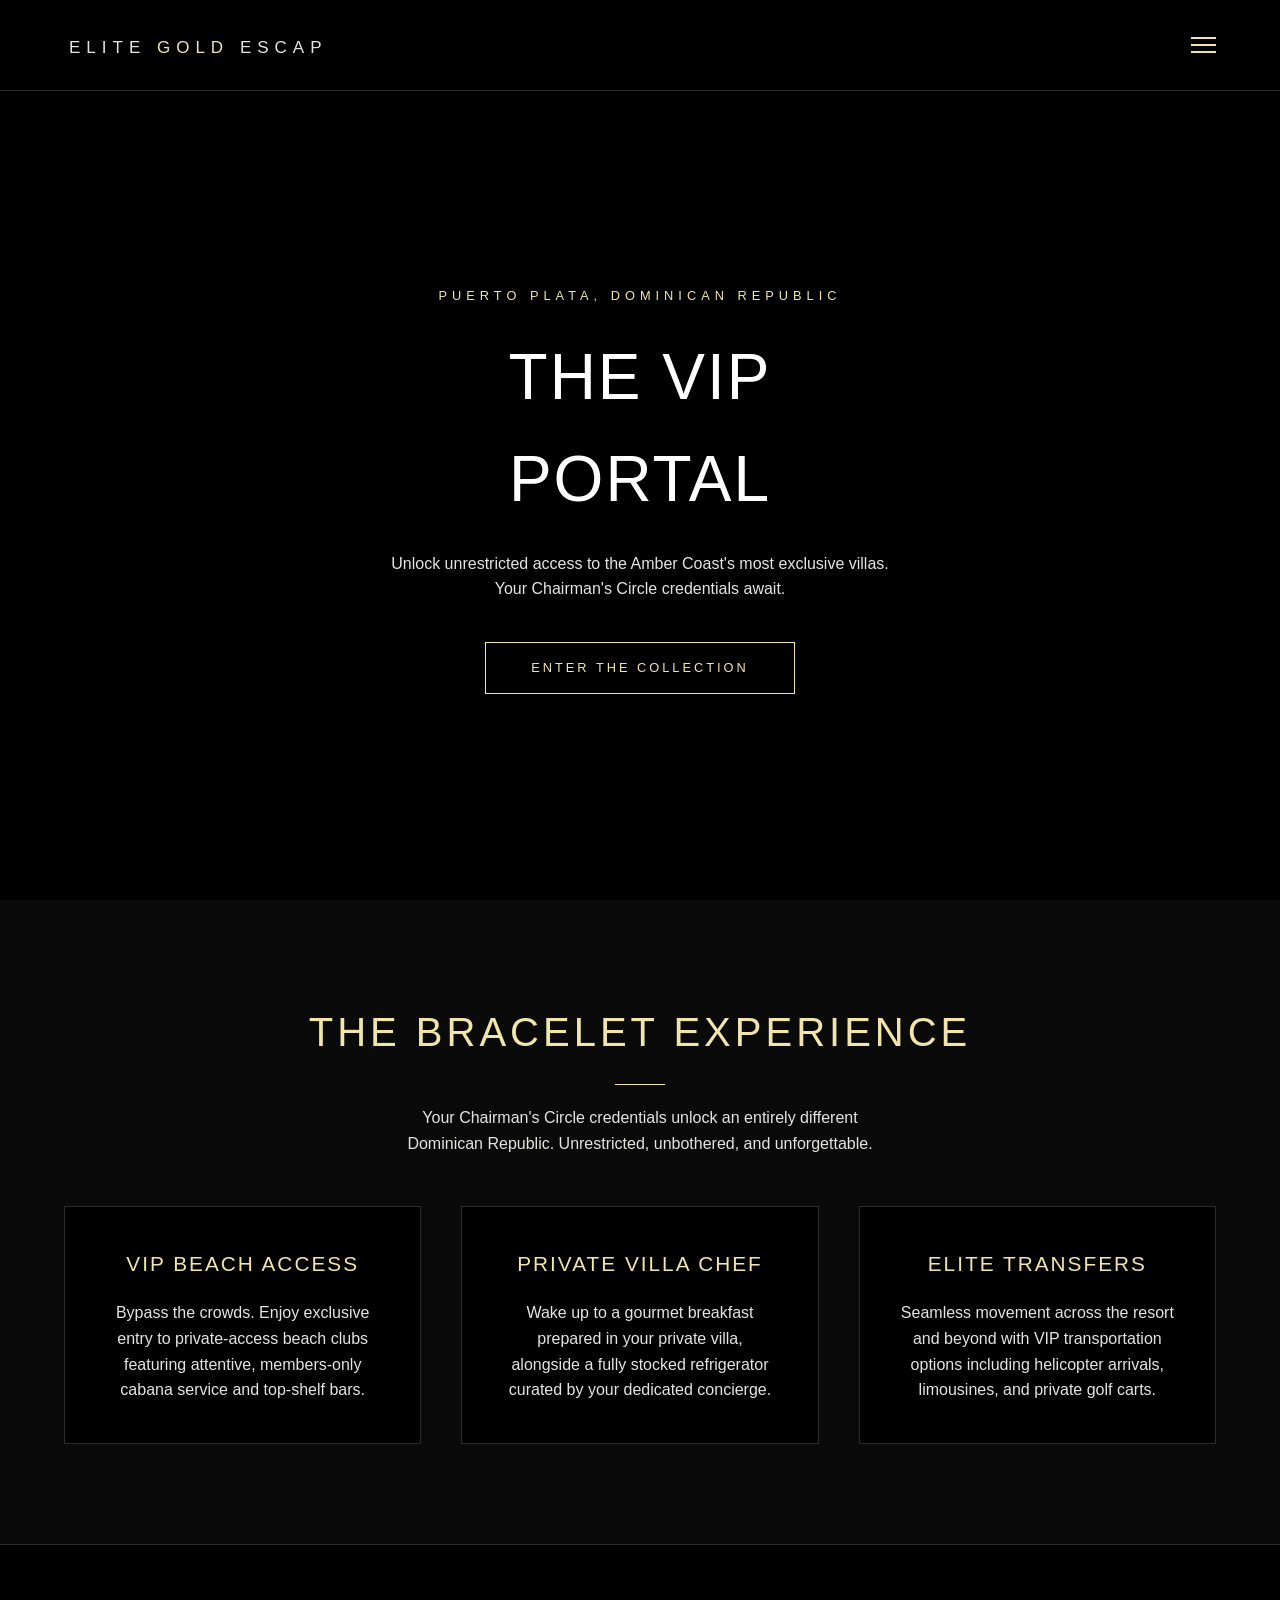
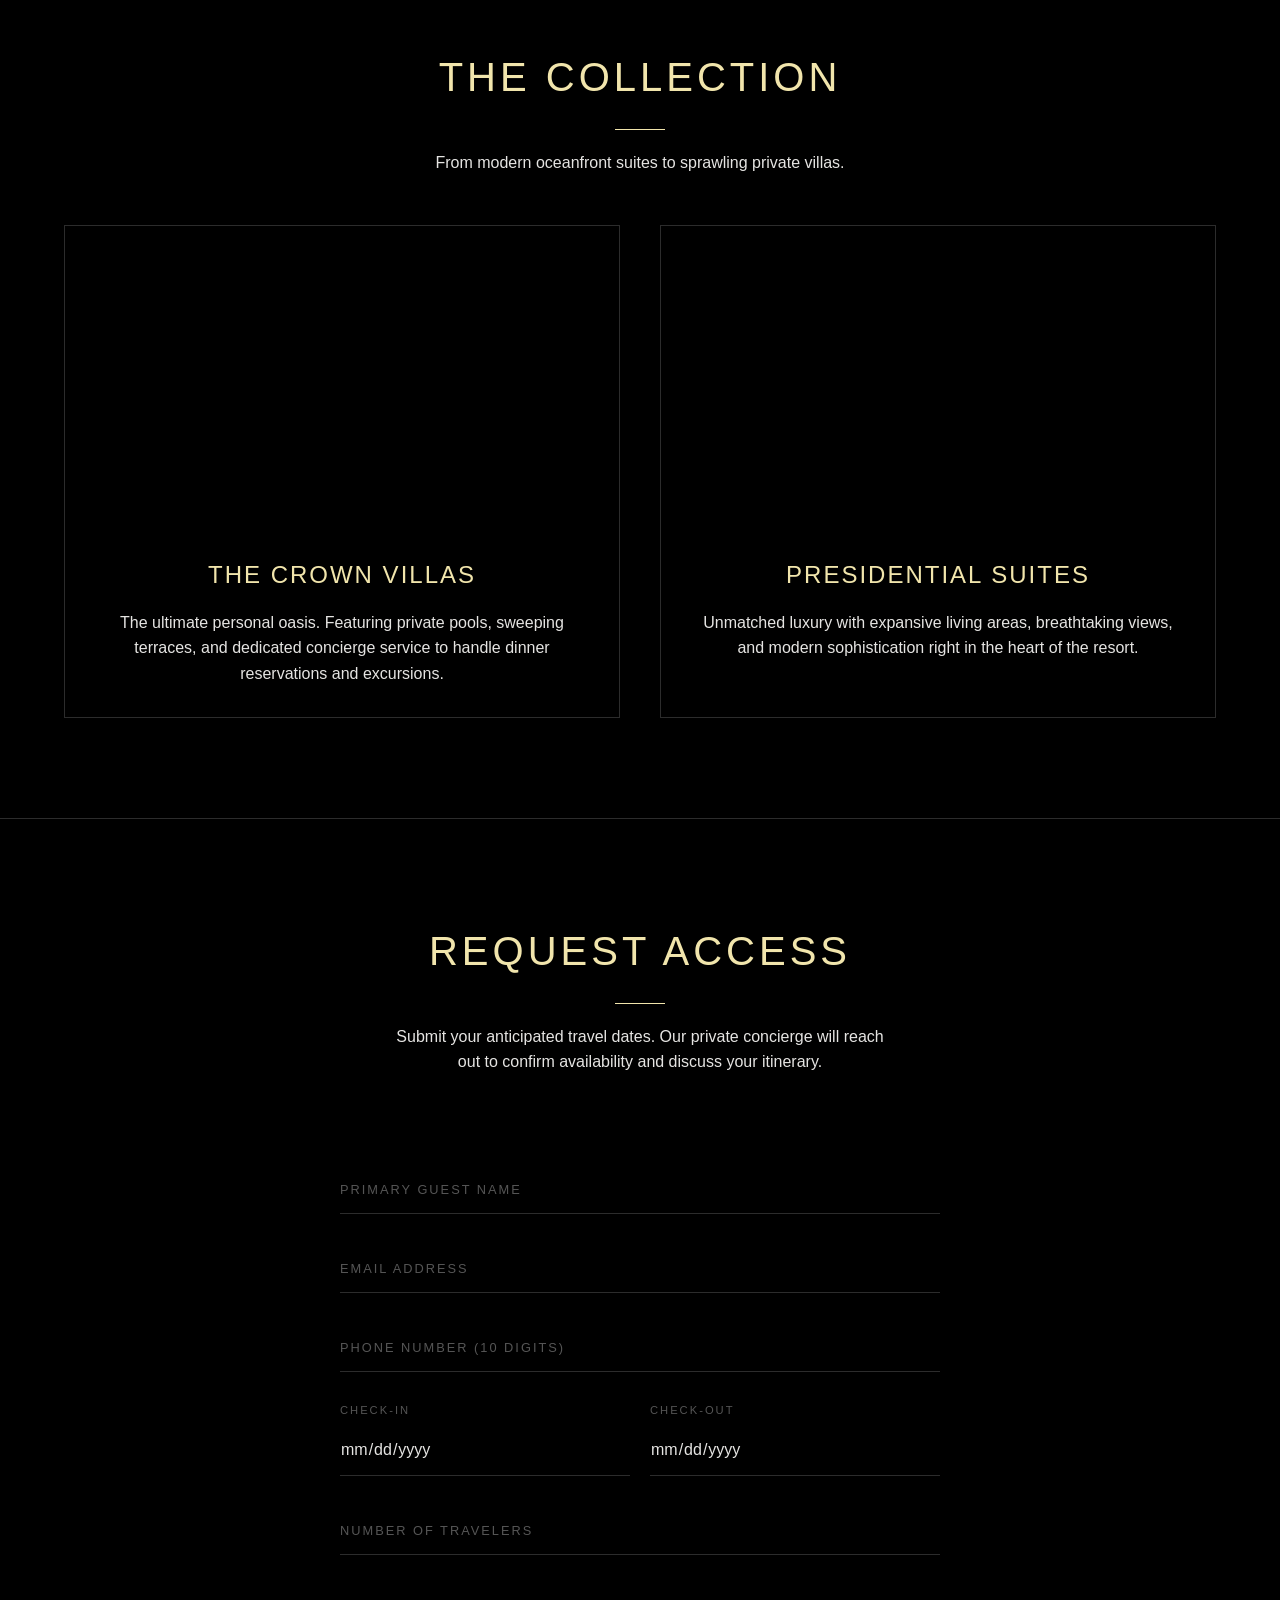
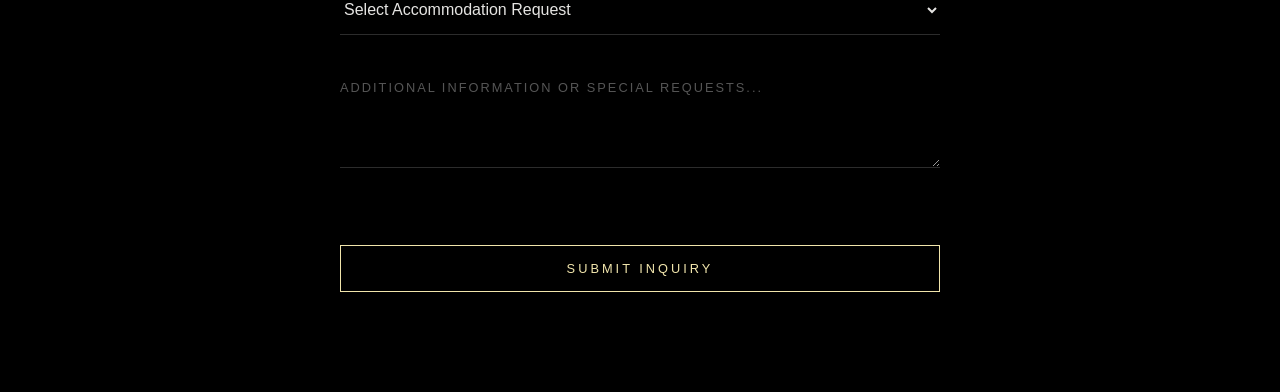
==== index.html @ 6598471c "Add files via upload" ====
<!DOCTYPE html>
<html lang="en">
<head>
    <meta charset="UTF-8">
    <meta name="viewport" content="width=device-width, initial-scale=1.0">
    <title>Elite Gold Escapes | Private Access</title>
    <link rel="icon" type="image/svg+xml" href="images/favicon.svg">
    <link rel="stylesheet" href="style.css">
</head>
<body>

    <nav class="navbar">
        <img src="images/logo.svg" alt="Elite Gold Escapes Logo" style="height: 40px;">
        
        <div class="hamburger">
            <div class="bar"></div>
            <div class="bar"></div>
            <div class="bar"></div>
        </div>

        <div class="mobile-menu">
            <a href="#experience">The Experience</a>
            <a href="#estates">The Estates</a>
            <a href="#contact">Request Access</a>
        </div>
    </nav>

    <section class="hero">
        <div class="gold-label">Puerto Plata, Dominican Republic</div>
        <h1>THE VIP <br> PORTAL</h1>
        <p>Unlock unrestricted access to the Amber Coast's most exclusive villas. Your Chairman's Circle credentials await.</p>
        <a href="#estates" class="btn" style="text-decoration: none; display: inline-block;">Enter The Collection</a>
    </section>

    <section id="experience" class="perks-section">
        <div class="section-title">
            <h2>The Bracelet Experience</h2>
            <div class="divider"></div>
            <p>Your Chairman's Circle credentials unlock an entirely different Dominican Republic. Unrestricted, unbothered, and unforgettable.</p>
        </div>
        
        <div class="perks-grid">
            <div class="perk-card">
                <h3>VIP Beach Access</h3>
                <p>Bypass the crowds. Enjoy exclusive entry to private-access beach clubs featuring attentive, members-only cabana service and top-shelf bars.</p>
            </div>
            <div class="perk-card">
                <h3>Private Villa Chef</h3>
                <p>Wake up to a gourmet breakfast prepared in your private villa, alongside a fully stocked refrigerator curated by your dedicated concierge.</p>
            </div>
            <div class="perk-card">
                <h3>Elite Transfers</h3>
                <p>Seamless movement across the resort and beyond with VIP transportation options including helicopter arrivals, limousines, and private golf carts.</p>
            </div>
        </div>
    </section>

    <section id="estates" class="estates-section">
        <div class="section-title">
            <h2>The Collection</h2>
            <div class="divider"></div>
            <p>From modern oceanfront suites to sprawling private villas.</p>
        </div>
        
        <div class="estates-grid">
            <div class="estate-card">
                <div class="estate-image" style="background-image: url('https://images.unsplash.com/photo-1512918728675-ed5a9ecdebfd?auto=format&fit=crop&w=800&q=80');"></div>
                <div class="estate-info">
                    <h3>The Crown Villas</h3>
                    <p>The ultimate personal oasis. Featuring private pools, sweeping terraces, and dedicated concierge service to handle dinner reservations and excursions.</p>
                </div>
            </div>
            <div class="estate-card">
                <div class="estate-image" style="background-image: url('https://images.unsplash.com/photo-1590490360182-c33d57733427?auto=format&fit=crop&w=800&q=80');"></div>
                <div class="estate-info">
                    <h3>Presidential Suites</h3>
                    <p>Unmatched luxury with expansive living areas, breathtaking views, and modern sophistication right in the heart of the resort.</p>
                </div>
            </div>
        </div>
    </section>

    <section id="contact" class="inquiry-section">
        <div class="section-title">
            <h2>Request Access</h2>
            <div class="divider"></div>
            <p id="form-instruction">Submit your anticipated travel dates. Our private concierge will reach out to confirm availability and discuss your itinerary.</p>
        </div>
        
        <div id="success-message" style="display: none; text-align: center; padding: 40px 0;">
            <h3 style="color: var(--gold-champagne); letter-spacing: 3px; text-transform: uppercase; margin-bottom: 15px;">Inquiry Received</h3>
            <p>A member of our private concierge team will review your request and contact you at the email provided within 24 hours.</p>
        </div>

        <form class="vip-form" id="inquiryForm" action="https://formspree.io/f/xjgpgrwb" method="POST">
            <div class="input-group">
                <input type="text" name="name" placeholder="Primary Guest Name" required>
            </div>
            <div class="input-group">
                <input type="email" name="email" placeholder="Email Address" required>
            </div>
            <div class="input-group">
                <input type="tel" name="phone" placeholder="Phone Number (10 Digits)" pattern="[0-9]{10}" title="Please enter a 10-digit phone number" required>
            </div>
            
            <div class="date-row" style="display: flex; gap: 20px;">
                <div class="input-group" style="flex: 1;">
                    <label style="font-size: 0.7rem; color: #555; letter-spacing: 2px; display: block; margin-bottom: 5px;">CHECK-IN</label>
                    <input type="date" id="checkIn" name="checkin" required>
                </div>
                <div class="input-group" style="flex: 1;">
                    <label style="font-size: 0.7rem; color: #555; letter-spacing: 2px; display: block; margin-bottom: 5px;">CHECK-OUT</label>
                    <input type="date" id="checkOut" name="checkout" required>
                </div>
            </div>

            <div class="input-group">
                <input type="number" id="travelers" name="travelers" placeholder="Number of Travelers" min="1" required>
            </div>
            
            <div class="input-group">
                <select id="accommodation" name="accommodation" required>
                    <option value="" disabled selected>Select Accommodation Request</option>
                    <optgroup label="Villas">
                        <option value="The Cliff Villas">The Cliff Villas</option>
                        <option value="The Crown Villas">The Crown Villas</option>
                        <option value="The Royal Villas">The Royal Villas</option>
                        <option value="Villa Park">Villa Park</option>
                    </optgroup>
                    <optgroup label="Suites & Resorts">
                        <option value="Presidential Suites">Presidential Suites</option>
                        <option value="Sunrise Suites">Sunrise Suites</option>
                        <option value="The Royal Suites">The Royal Suites</option>
                        <option value="Crown & Residence Suites">Crown & Residence Suites</option>
                        <option value="Cofresi Palm Beach & Spa Resort">Cofresi Palm Beach & Spa Resort</option>
                        <option value="Tropical">Tropical</option>
                    </optgroup>
                </select>
            </div>

            <div class="input-group" id="bedroomField" style="display: none;">
                <select id="bedrooms" name="bedrooms">
                    <option value="" disabled selected>Number of Bedrooms Required</option>
                    <option value="4">4 Bedrooms (Max 8 Guests)</option>
                    <option value="5">5 Bedrooms (Max 10 Guests)</option>
                    <option value="6">6 Bedrooms (Max 12 Guests)</option>
                    <option value="7">7 Bedrooms (Max 14 Guests)</option>
                </select>
            </div>
            
            <div class="input-group">
                <textarea name="comments" placeholder="Additional information or special requests..." rows="4"></textarea>
            </div>
            
            <button type="submit" class="btn" id="submit-btn">Submit Inquiry</button>
        </form>
    </section>

    <script src="script.js"></script>
</body>
</html>
---- style.css ----
/* === BRAND VARIABLES === */
:root { 
    --bg-black: #000000; 
    --gold-champagne: #F1E5AC; 
    --text-platinum: #E5E4E2;
    --border-graphite: #2C2C2C;
}

/* === GLOBAL SETTINGS === */
* { box-sizing: border-box; margin: 0; padding: 0; }

body { 
    font-family: 'Helvetica Neue', Helvetica, Arial, sans-serif; 
    background-color: var(--bg-black); 
    color: var(--text-platinum); 
    line-height: 1.6;
    color-scheme: dark; /* Ensures browser elements like date pickers are dark */
}

/* === NAVBAR === */
.navbar {
    padding: 25px 5%;
    display: flex;
    justify-content: space-between;
    align-items: center;
    border-bottom: 1px solid var(--border-graphite);
    background-color: rgba(0, 0, 0, 0.9);
    position: fixed; 
    width: 100%;
    top: 0;
    z-index: 100;
}

.hamburger { display: flex; flex-direction: column; gap: 5px; cursor: pointer; z-index: 200; }
.hamburger .bar { width: 25px; height: 2px; background-color: var(--gold-champagne); transition: 0.3s ease; }

.mobile-menu {
    position: fixed; top: -100%; left: 0; width: 100%;
    background-color: rgba(0, 0, 0, 0.95);
    display: flex; flex-direction: column; align-items: center;
    padding: 100px 0 30px 0; transition: 0.4s ease;
    border-bottom: 1px solid var(--border-graphite); z-index: 90;
}
.mobile-menu.active { top: 0; }
.mobile-menu a {
    color: var(--text-platinum); text-decoration: none; font-size: 1.2rem;
    margin: 15px 0; text-transform: uppercase; letter-spacing: 3px; transition: 0.3s ease;
}
.mobile-menu a:hover { color: var(--gold-champagne); }

/* === HERO SECTION === */
.hero {
    height: 100vh; display: flex; flex-direction: column;
    justify-content: center; align-items: center; text-align: center;
    background: linear-gradient(rgba(0,0,0,0.7), rgba(0,0,0,0.9)), url('https://images.unsplash.com/photo-1499793983690-e29da59ef1c2?auto=format&fit=crop&w=1920&q=80');
    background-size: cover; background-position: center; padding-top: 80px; 
}
.gold-label { color: var(--gold-champagne); text-transform: uppercase; letter-spacing: 5px; font-size: 0.8rem; margin-bottom: 20px; }
h1 { font-size: 4rem; margin: 0; font-weight: 200; letter-spacing: 2px; color: #ffffff; }
.hero p { max-width: 500px; color: var(--text-platinum); font-weight: 300; margin-top: 20px; }

.btn {
    margin-top: 40px; padding: 15px 45px; border: 1px solid var(--gold-champagne);
    background: transparent; color: var(--gold-champagne); text-transform: uppercase;
    letter-spacing: 3px; font-size: 0.8rem; cursor: pointer; transition: 0.4s ease;
}
.btn:hover { background: var(--gold-champagne); color: var(--bg-black); }

/* === SECTIONS === */
.perks-section, .estates-section { padding: 100px 5%; border-bottom: 1px solid var(--border-graphite); }
.perks-section { background-color: #0A0A0A; }
.section-title { text-align: center; margin-bottom: 50px; }
.section-title h2 { font-size: 2.5rem; font-weight: 200; letter-spacing: 4px; color: var(--gold-champagne); text-transform: uppercase; }
.divider { width: 50px; height: 1px; background-color: var(--gold-champagne); margin: 20px auto; }
.section-title p { max-width: 500px; margin: 0 auto; color: var(--text-platinum); }

.perks-grid, .estates-grid { display: grid; gap: 40px; max-width: 1200px; margin: 40px auto 0; }
.perks-grid { grid-template-columns: repeat(auto-fit, minmax(300px, 1fr)); }
.perk-card { padding: 40px; border: 1px solid var(--border-graphite); background-color: var(--bg-black); text-align: center; transition: 0.4s ease; }
.perk-card:hover { border-color: var(--gold-champagne); transform: translateY(-10px); }
.perk-card h3 { color: var(--gold-champagne); font-weight: 300; letter-spacing: 2px; margin-bottom: 20px; font-size: 1.3rem; text-transform: uppercase; }

.estates-grid { grid-template-columns: repeat(auto-fit, minmax(350px, 1fr)); }
.estate-card { border: 1px solid var(--border-graphite); background-color: var(--bg-black); overflow: hidden; }
.estate-image { height: 300px; background-size: cover; background-position: center; transition: 0.6s ease; }
.estate-card:hover .estate-image { transform: scale(1.05); }
.estate-info { padding: 30px; text-align: center; }
.estate-info h3 { color: var(--gold-champagne); font-weight: 300; letter-spacing: 2px; margin-bottom: 15px; font-size: 1.5rem; text-transform: uppercase; }

/* === FORM === */
.inquiry-section { padding: 100px 5%; background-color: var(--bg-black); display: flex; flex-direction: column; align-items: center; min-height: 600px; }
.vip-form { width: 100%; max-width: 600px; display: flex; flex-direction: column; gap: 30px; margin-top: 40px; }

.vip-form input, .vip-form select, .vip-form textarea { 
    width: 100%; padding: 15px 0; background: transparent; border: none; 
    border-bottom: 1px solid var(--border-graphite); color: var(--text-platinum); 
    font-family: inherit; font-size: 1rem; transition: 0.3s ease; 
}

.vip-form input:focus, .vip-form select:focus, .vip-form textarea:focus { 
    outline: none; border-bottom: 1px solid var(--gold-champagne); 
}

.vip-form input::placeholder, .vip-form textarea::placeholder { color: #555; text-transform: uppercase; letter-spacing: 2px; font-size: 0.8rem; }

.vip-form select option { background-color: var(--bg-black); color: var(--text-platinum); }
.vip-form select optgroup { color: var(--gold-champagne); text-transform: uppercase; font-size: 0.8rem; background-color: #111; }

.vip-form textarea { resize: vertical; min-height: 80px; }

/* Success Message Text */
#success-message p { max-width: 500px; color: var(--text-platinum); font-weight: 300; }

/* Invert date icon for visibility */
input[type="date"]::-webkit-calendar-picker-indicator {
    filter: invert(1);
    cursor: pointer;
}
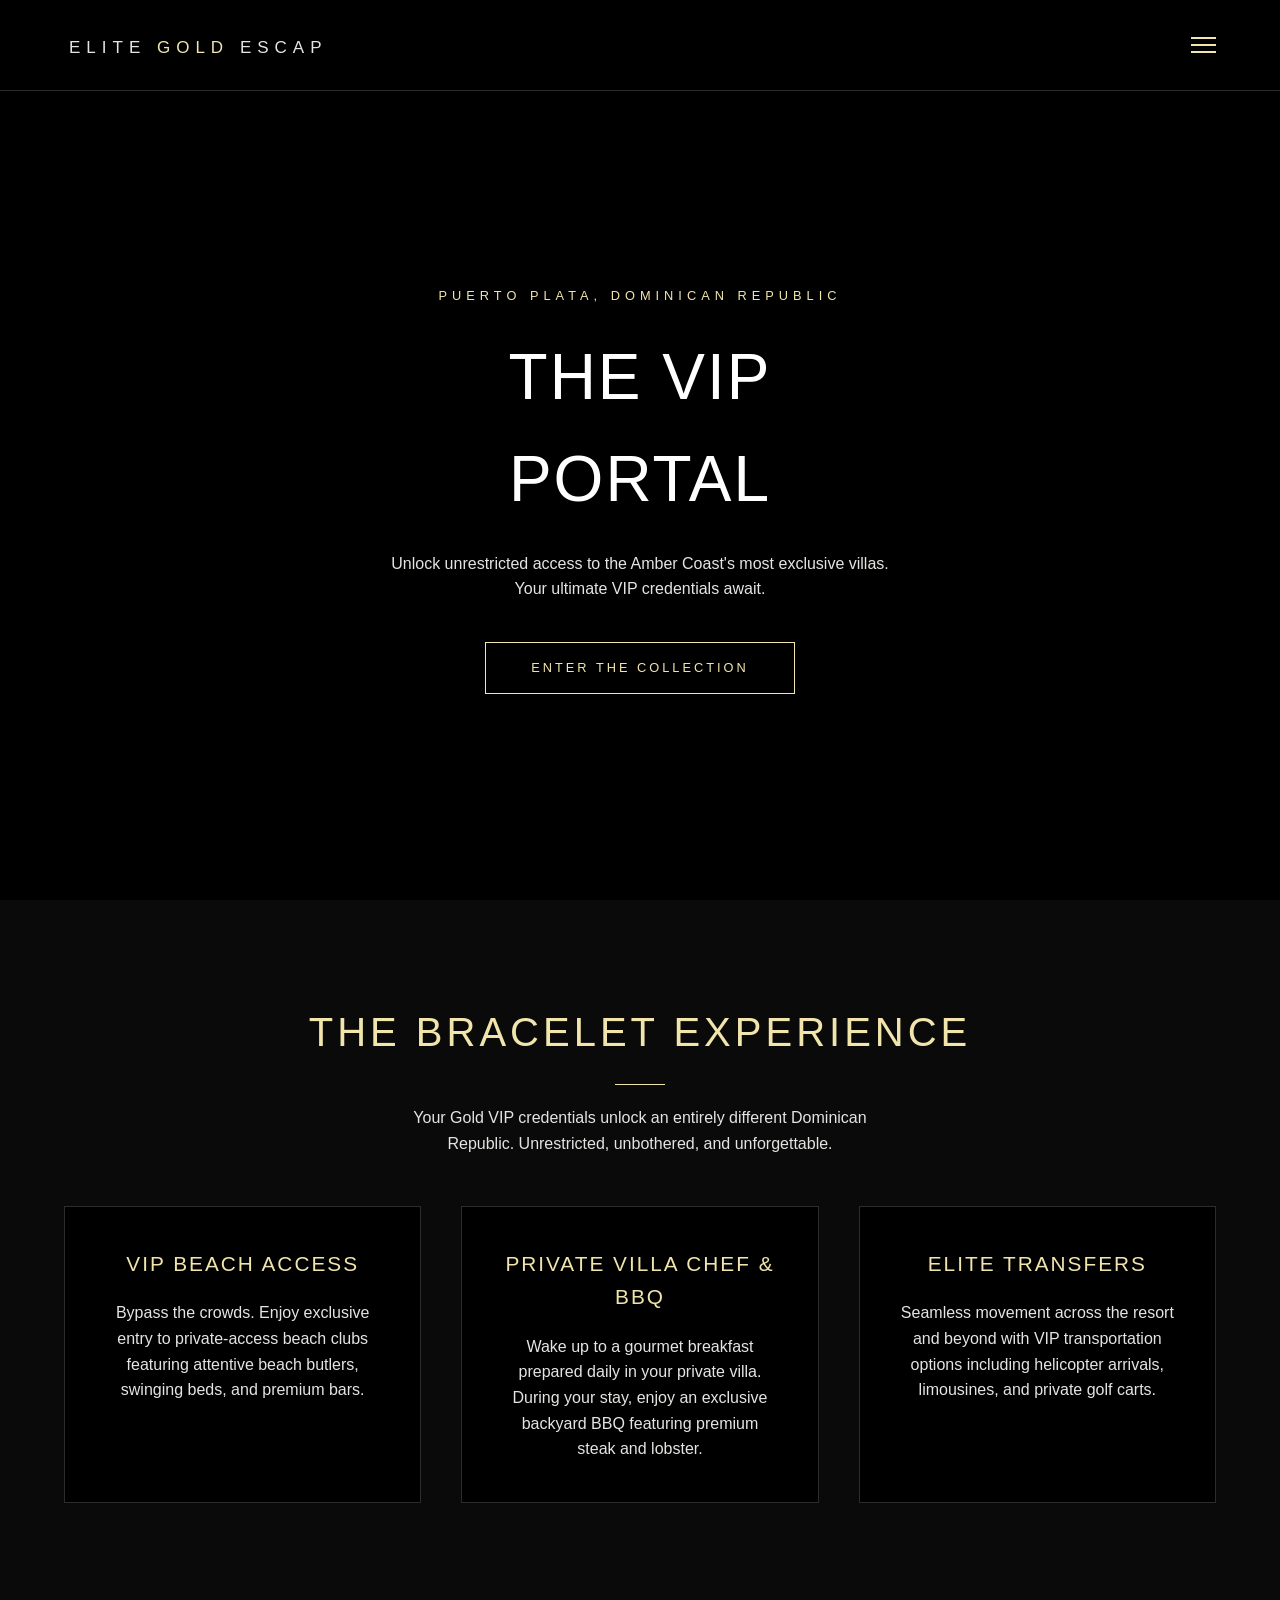
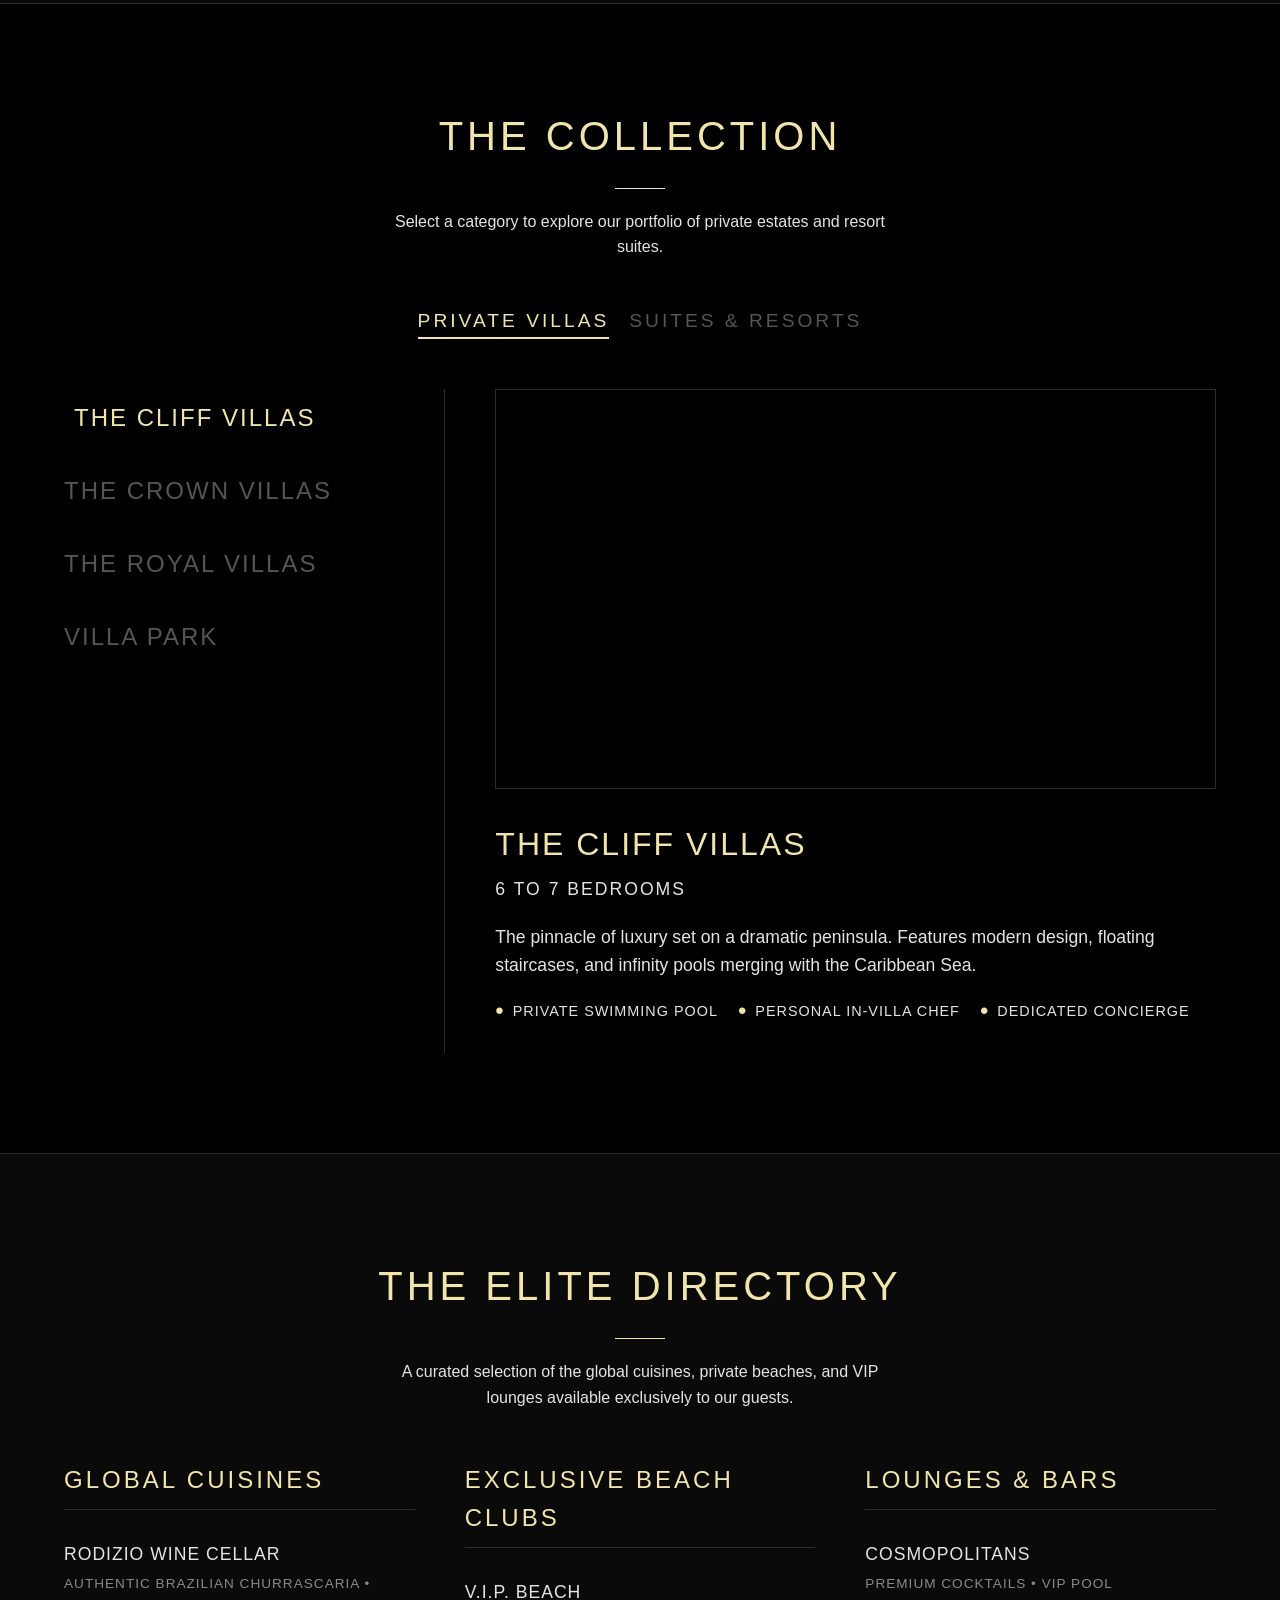
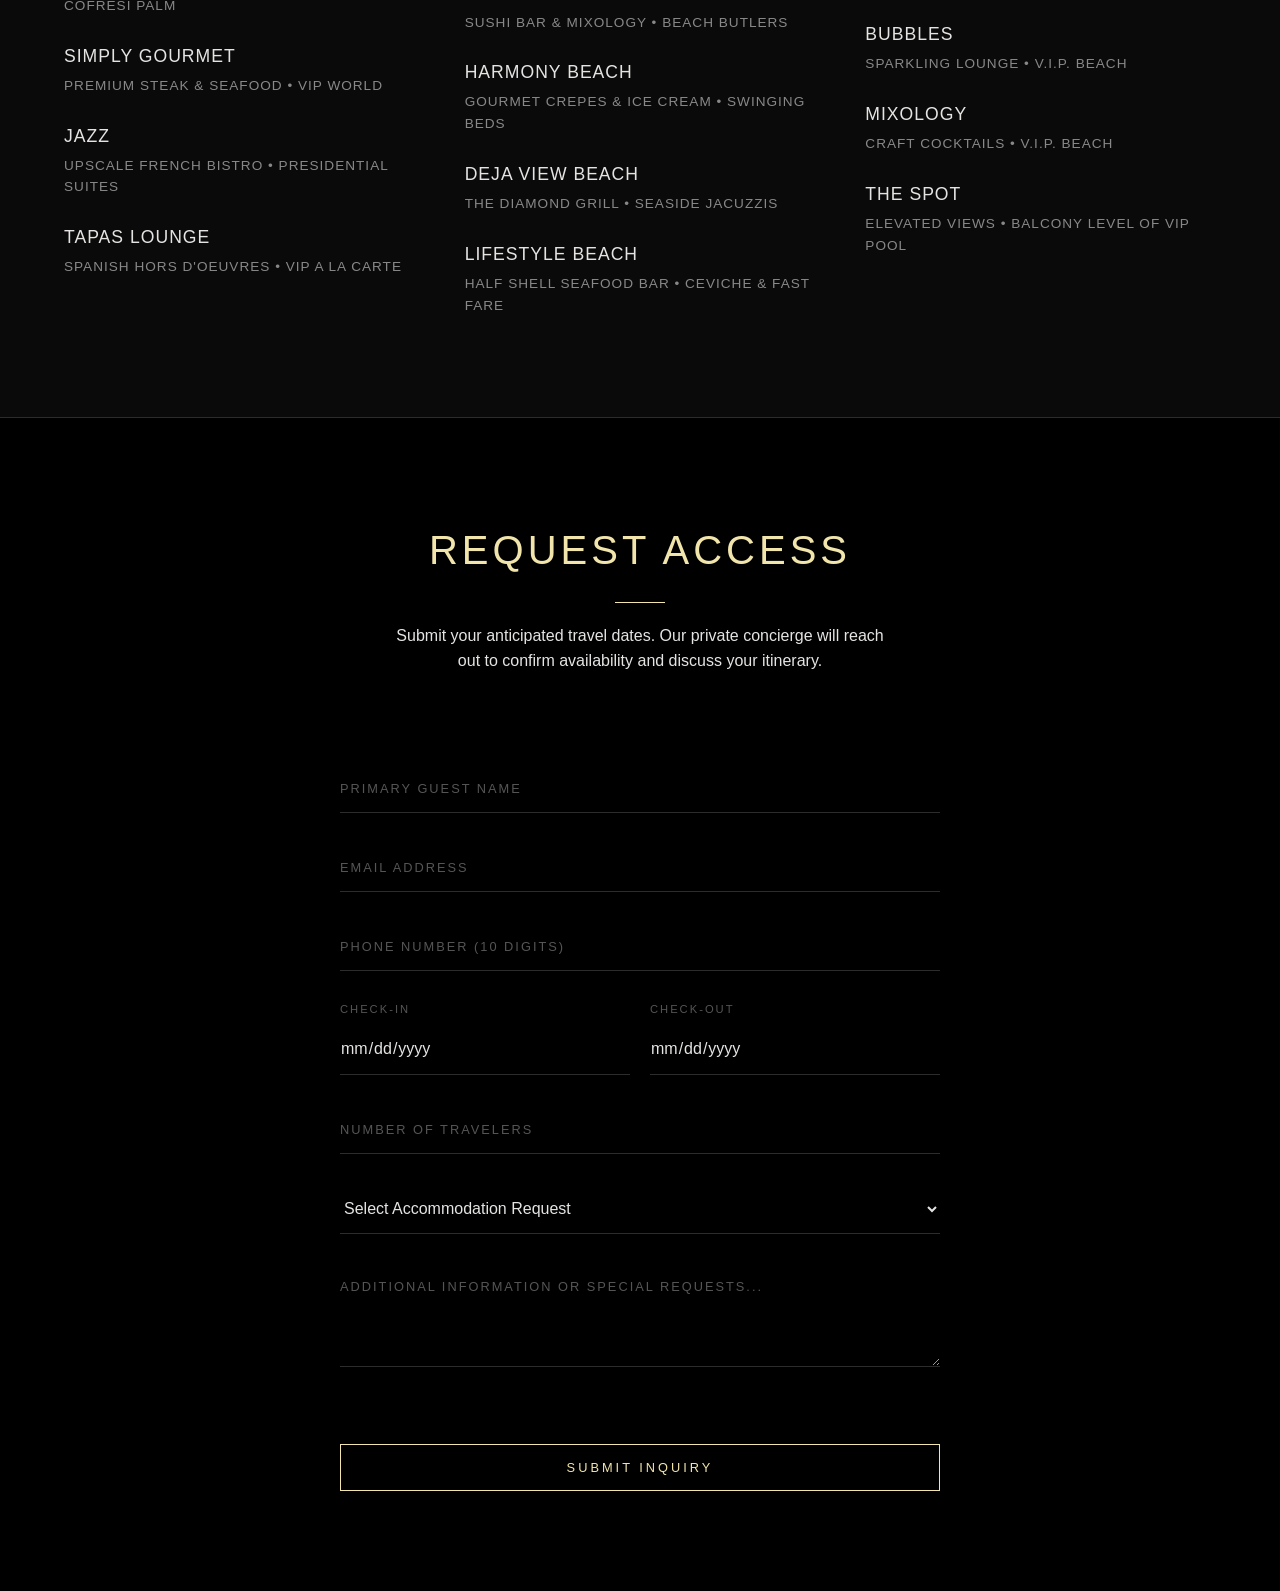
==== commit 21bbad0d: "Add files via upload" ====
--- a/index.html
+++ b/index.html
@@ -28,7 +28,7 @@
     <section class="hero">
         <div class="gold-label">Puerto Plata, Dominican Republic</div>
         <h1>THE VIP <br> PORTAL</h1>
-        <p>Unlock unrestricted access to the Amber Coast's most exclusive villas. Your Chairman's Circle credentials await.</p>
+        <p>Unlock unrestricted access to the Amber Coast's most exclusive villas. Your ultimate VIP credentials await.</p>
         <a href="#estates" class="btn" style="text-decoration: none; display: inline-block;">Enter The Collection</a>
     </section>
 
@@ -36,17 +36,17 @@
         <div class="section-title">
             <h2>The Bracelet Experience</h2>
             <div class="divider"></div>
-            <p>Your Chairman's Circle credentials unlock an entirely different Dominican Republic. Unrestricted, unbothered, and unforgettable.</p>
+            <p>Your Gold VIP credentials unlock an entirely different Dominican Republic. Unrestricted, unbothered, and unforgettable.</p>
         </div>
         
         <div class="perks-grid">
             <div class="perk-card">
                 <h3>VIP Beach Access</h3>
-                <p>Bypass the crowds. Enjoy exclusive entry to private-access beach clubs featuring attentive, members-only cabana service and top-shelf bars.</p>
+                <p>Bypass the crowds. Enjoy exclusive entry to private-access beach clubs featuring attentive beach butlers, swinging beds, and premium bars.</p>
             </div>
             <div class="perk-card">
-                <h3>Private Villa Chef</h3>
-                <p>Wake up to a gourmet breakfast prepared in your private villa, alongside a fully stocked refrigerator curated by your dedicated concierge.</p>
+                <h3>Private Villa Chef & BBQ</h3>
+                <p>Wake up to a gourmet breakfast prepared daily in your private villa. During your stay, enjoy an exclusive backyard BBQ featuring premium steak and lobster.</p>
             </div>
             <div class="perk-card">
                 <h3>Elite Transfers</h3>
@@ -59,23 +59,135 @@
         <div class="section-title">
             <h2>The Collection</h2>
             <div class="divider"></div>
-            <p>From modern oceanfront suites to sprawling private villas.</p>
-        </div>
-        
-        <div class="estates-grid">
-            <div class="estate-card">
-                <div class="estate-image" style="background-image: url('https://images.unsplash.com/photo-1512918728675-ed5a9ecdebfd?auto=format&fit=crop&w=800&q=80');"></div>
-                <div class="estate-info">
-                    <h3>The Crown Villas</h3>
-                    <p>The ultimate personal oasis. Featuring private pools, sweeping terraces, and dedicated concierge service to handle dinner reservations and excursions.</p>
-                </div>
-            </div>
-            <div class="estate-card">
-                <div class="estate-image" style="background-image: url('https://images.unsplash.com/photo-1590490360182-c33d57733427?auto=format&fit=crop&w=800&q=80');"></div>
-                <div class="estate-info">
-                    <h3>Presidential Suites</h3>
-                    <p>Unmatched luxury with expansive living areas, breathtaking views, and modern sophistication right in the heart of the resort.</p>
-                </div>
+            <p>Select a category to explore our portfolio of private estates and resort suites.</p>
+        </div>
+
+        <div class="collection-toggle">
+            <button class="toggle-btn active" id="btn-villas">Private Villas</button>
+            <button class="toggle-btn" id="btn-suites">Suites & Resorts</button>
+        </div>
+
+        <div id="villas-catalogue" class="catalogue-container active">
+            <div class="catalogue-list">
+                <button class="catalogue-item active" data-image="https://images.unsplash.com/photo-1512918728675-ed5a9ecdebfd?auto=format&fit=crop&w=1200&q=80" data-title="The Cliff Villas" data-beds="6 to 7 Bedrooms" data-desc="The pinnacle of luxury set on a dramatic peninsula. Features modern design, floating staircases, and infinity pools merging with the Caribbean Sea.">The Cliff Villas</button>
+                <button class="catalogue-item" data-image="https://images.unsplash.com/photo-1613490493576-7fde63acd811?auto=format&fit=crop&w=1200&q=80" data-title="The Crown Villas" data-beds="3 to 7 Bedrooms" data-desc="Classic Mediterranean-style estates nestled in lush tropical vegetation. Every comfort carefully crafted with sprawling private pools and shaded verandas.">The Crown Villas</button>
+                <button class="catalogue-item" data-image="https://images.unsplash.com/photo-1600596542815-ffad4c1539a9?auto=format&fit=crop&w=1200&q=80" data-title="The Royal Villas" data-beds="3 to 7 Bedrooms" data-desc="A perfect fusion of Spanish Mediterranean architecture and contemporary chic. Rich designer furnishings, cascading pool elements, and ultimate privacy.">The Royal Villas</button>
+                <button class="catalogue-item" data-image="https://images.unsplash.com/photo-1564013799919-ab600027ffc6?auto=format&fit=crop&w=1200&q=80" data-title="Villa Park" data-beds="4 to 6 Bedrooms" data-desc="Surrounded by majestic mountains and exotic flora. Features beautiful tiled floors, private Jacuzzis, and an exclusive, highly tailored estate experience.">Villa Park</button>
+            </div>
+            
+            <div class="catalogue-display">
+                <div class="display-image" id="villas-image" style="background-image: url('https://images.unsplash.com/photo-1512918728675-ed5a9ecdebfd?auto=format&fit=crop&w=1200&q=80');"></div>
+                <div class="display-info">
+                    <h3 id="villas-title">The Cliff Villas</h3>
+                    <p class="bed-count" id="villas-beds">6 to 7 Bedrooms</p>
+                    <p id="villas-desc">The pinnacle of luxury set on a dramatic peninsula. Features modern design, floating staircases, and infinity pools merging with the Caribbean Sea.</p>
+                    <ul class="amenity-list">
+                        <li>Private Swimming Pool</li>
+                        <li>Personal In-Villa Chef</li>
+                        <li>Dedicated Concierge</li>
+                    </ul>
+                </div>
+            </div>
+        </div>
+
+        <div id="suites-catalogue" class="catalogue-container">
+            <div class="catalogue-list">
+                <button class="catalogue-item active" data-image="https://images.unsplash.com/photo-1590490360182-c33d57733427?auto=format&fit=crop&w=1200&q=80" data-title="Presidential Suites" data-beds="Luxury Suites" data-desc="Incredible luxury accommodations setting a new standard for hotel-style getaways with expansive living areas and unmatched comfort.">Presidential Suites</button>
+                <button class="catalogue-item" data-image="https://images.unsplash.com/photo-1578683010236-d716f9a3f461?auto=format&fit=crop&w=1200&q=80" data-title="Sunrise Suites" data-beds="Luxury Suites" data-desc="Ideally located in a deluxe four-story building, offering breathtaking morning views and serene, modern elegance.">Sunrise Suites</button>
+                <button class="catalogue-item" data-image="https://images.unsplash.com/photo-1582719478250-c89cae4dc85b?auto=format&fit=crop&w=1200&q=80" data-title="The Royal Suites" data-beds="Luxury Suites" data-desc="A first-class, five-star vacation experience with lush surroundings and impeccably designed tropical interiors.">The Royal Suites</button>
+                <button class="catalogue-item" data-image="https://images.unsplash.com/photo-1566665797739-1674de7a421a?auto=format&fit=crop&w=1200&q=80" data-title="Crown & Residence Suites" data-beds="Luxury Suites" data-desc="Luxurious suites located at the base of a picturesque mountain slope, offering a secluded and serene hideaway.">Crown & Residence Suites</button>
+                <button class="catalogue-item" data-image="https://images.unsplash.com/photo-1540541338287-41700207dee6?auto=format&fit=crop&w=1200&q=80" data-title="Cofresi Palm Beach Resort" data-beds="Resort Experience" data-desc="Nestled along the Cofresi beach, blending luxury spa treatments with vibrant, energetic resort life.">Cofresi Palm Beach</button>
+                <button class="catalogue-item" data-image="https://images.unsplash.com/photo-1499793983690-e29da59ef1c2?auto=format&fit=crop&w=1200&q=80" data-title="Tropical Resort" data-beds="Resort Experience" data-desc="Stretching along one and a half miles of golden sands, delivering the quintessential beachfront Caribbean experience.">Tropical Resort</button>
+            </div>
+            
+            <div class="catalogue-display">
+                <div class="display-image" id="suites-image" style="background-image: url('https://images.unsplash.com/photo-1590490360182-c33d57733427?auto=format&fit=crop&w=1200&q=80');"></div>
+                <div class="display-info">
+                    <h3 id="suites-title">Presidential Suites</h3>
+                    <p class="bed-count" id="suites-beds">Luxury Suites</p>
+                    <p id="suites-desc">Incredible luxury accommodations setting a new standard for hotel-style getaways with expansive living areas and unmatched comfort.</p>
+                    <ul class="amenity-list">
+                        <li>VIP Beach Access</li>
+                        <li>Premium Dining Options</li>
+                        <li>Resort Entertainment</li>
+                    </ul>
+                </div>
+            </div>
+        </div>
+    </section>
+
+    <section id="directory" class="directory-section">
+        <div class="section-title">
+            <h2>The Elite Directory</h2>
+            <div class="divider"></div>
+            <p>A curated selection of the global cuisines, private beaches, and VIP lounges available exclusively to our guests.</p>
+        </div>
+
+        <div class="directory-grid">
+            <div class="directory-category">
+                <h3 class="category-title">Global Cuisines</h3>
+                <ul class="directory-list">
+                    <li>
+                        <h4>Rodizio Wine Cellar</h4>
+                        <p>Authentic Brazilian Churrascaria • Cofresi Palm</p>
+                    </li>
+                    <li>
+                        <h4>Simply Gourmet</h4>
+                        <p>Premium Steak & Seafood • VIP World</p>
+                    </li>
+                    <li>
+                        <h4>Jazz</h4>
+                        <p>Upscale French Bistro • Presidential Suites</p>
+                    </li>
+                    <li>
+                        <h4>Tapas Lounge</h4>
+                        <p>Spanish Hors d'oeuvres • VIP A la carte</p>
+                    </li>
+                </ul>
+            </div>
+
+            <div class="directory-category">
+                <h3 class="category-title">Exclusive Beach Clubs</h3>
+                <ul class="directory-list">
+                    <li>
+                        <h4>V.I.P. Beach</h4>
+                        <p>Sushi Bar & Mixology • Beach Butlers</p>
+                    </li>
+                    <li>
+                        <h4>Harmony Beach</h4>
+                        <p>Gourmet Crepes & Ice Cream • Swinging Beds</p>
+                    </li>
+                    <li>
+                        <h4>Deja View Beach</h4>
+                        <p>The Diamond Grill • Seaside Jacuzzis</p>
+                    </li>
+                    <li>
+                        <h4>Lifestyle Beach</h4>
+                        <p>Half Shell Seafood Bar • Ceviche & Fast Fare</p>
+                    </li>
+                </ul>
+            </div>
+
+            <div class="directory-category">
+                <h3 class="category-title">Lounges & Bars</h3>
+                <ul class="directory-list">
+                    <li>
+                        <h4>Cosmopolitans</h4>
+                        <p>Premium Cocktails • VIP Pool</p>
+                    </li>
+                    <li>
+                        <h4>Bubbles</h4>
+                        <p>Sparkling Lounge • V.I.P. Beach</p>
+                    </li>
+                    <li>
+                        <h4>Mixology</h4>
+                        <p>Craft Cocktails • V.I.P. Beach</p>
+                    </li>
+                    <li>
+                        <h4>The Spot</h4>
+                        <p>Elevated Views • Balcony Level of VIP Pool</p>
+                    </li>
+                </ul>
             </div>
         </div>
     </section>
@@ -141,10 +253,6 @@
             <div class="input-group" id="bedroomField" style="display: none;">
                 <select id="bedrooms" name="bedrooms">
                     <option value="" disabled selected>Number of Bedrooms Required</option>
-                    <option value="4">4 Bedrooms (Max 8 Guests)</option>
-                    <option value="5">5 Bedrooms (Max 10 Guests)</option>
-                    <option value="6">6 Bedrooms (Max 12 Guests)</option>
-                    <option value="7">7 Bedrooms (Max 14 Guests)</option>
                 </select>
             </div>
             
--- a/style.css
+++ b/style.css
@@ -14,7 +14,7 @@
     background-color: var(--bg-black); 
     color: var(--text-platinum); 
     line-height: 1.6;
-    color-scheme: dark; /* Ensures browser elements like date pickers are dark */
+    color-scheme: dark;
 }
 
 /* === NAVBAR === */
@@ -66,26 +66,49 @@
 }
 .btn:hover { background: var(--gold-champagne); color: var(--bg-black); }
 
-/* === SECTIONS === */
-.perks-section, .estates-section { padding: 100px 5%; border-bottom: 1px solid var(--border-graphite); }
-.perks-section { background-color: #0A0A0A; }
+/* === PERKS SECTION === */
+.perks-section { padding: 100px 5%; background-color: #0A0A0A; border-bottom: 1px solid var(--border-graphite); }
 .section-title { text-align: center; margin-bottom: 50px; }
 .section-title h2 { font-size: 2.5rem; font-weight: 200; letter-spacing: 4px; color: var(--gold-champagne); text-transform: uppercase; }
 .divider { width: 50px; height: 1px; background-color: var(--gold-champagne); margin: 20px auto; }
 .section-title p { max-width: 500px; margin: 0 auto; color: var(--text-platinum); }
 
-.perks-grid, .estates-grid { display: grid; gap: 40px; max-width: 1200px; margin: 40px auto 0; }
-.perks-grid { grid-template-columns: repeat(auto-fit, minmax(300px, 1fr)); }
+.perks-grid { display: grid; grid-template-columns: repeat(auto-fit, minmax(300px, 1fr)); gap: 40px; max-width: 1200px; margin: 40px auto 0; }
 .perk-card { padding: 40px; border: 1px solid var(--border-graphite); background-color: var(--bg-black); text-align: center; transition: 0.4s ease; }
 .perk-card:hover { border-color: var(--gold-champagne); transform: translateY(-10px); }
 .perk-card h3 { color: var(--gold-champagne); font-weight: 300; letter-spacing: 2px; margin-bottom: 20px; font-size: 1.3rem; text-transform: uppercase; }
 
-.estates-grid { grid-template-columns: repeat(auto-fit, minmax(350px, 1fr)); }
-.estate-card { border: 1px solid var(--border-graphite); background-color: var(--bg-black); overflow: hidden; }
-.estate-image { height: 300px; background-size: cover; background-position: center; transition: 0.6s ease; }
-.estate-card:hover .estate-image { transform: scale(1.05); }
-.estate-info { padding: 30px; text-align: center; }
-.estate-info h3 { color: var(--gold-champagne); font-weight: 300; letter-spacing: 2px; margin-bottom: 15px; font-size: 1.5rem; text-transform: uppercase; }
+/* === THE INTERACTIVE CATALOGUE === */
+.estates-section { padding: 100px 5%; background-color: var(--bg-black); border-bottom: 1px solid var(--border-graphite); }
+
+.collection-toggle { display: flex; justify-content: center; gap: 20px; margin-bottom: 50px; }
+.toggle-btn { background: transparent; border: none; color: #555; font-size: 1.2rem; text-transform: uppercase; letter-spacing: 3px; cursor: pointer; transition: 0.3s ease; padding-bottom: 5px; border-bottom: 2px solid transparent; }
+.toggle-btn.active { color: var(--gold-champagne); border-bottom: 2px solid var(--gold-champagne); }
+
+.catalogue-container { display: none; gap: 50px; max-width: 1200px; margin: 0 auto; align-items: stretch; }
+.catalogue-container.active { display: flex; }
+
+.catalogue-list { flex: 1; display: flex; flex-direction: column; gap: 15px; border-right: 1px solid var(--border-graphite); padding-right: 20px; }
+.catalogue-item { background: transparent; border: none; text-align: left; color: #555; font-size: 1.5rem; font-weight: 200; letter-spacing: 2px; text-transform: uppercase; cursor: pointer; padding: 15px 0; transition: 0.3s ease; font-family: inherit; }
+.catalogue-item:hover { color: var(--text-platinum); }
+.catalogue-item.active { color: var(--gold-champagne); transform: translateX(10px); }
+
+.catalogue-display { flex: 2; display: flex; flex-direction: column; }
+.display-image { width: 100%; height: 400px; background-size: cover; background-position: center; border: 1px solid var(--border-graphite); transition: background-image 0.4s ease-in-out; }
+.display-info { padding: 30px 0; }
+.display-info h3 { color: var(--gold-champagne); font-weight: 300; letter-spacing: 2px; font-size: 2rem; text-transform: uppercase; margin-bottom: 5px; }
+.bed-count { color: #888; text-transform: uppercase; letter-spacing: 2px; font-size: 0.9rem; margin-bottom: 20px; }
+.display-info p { color: var(--text-platinum); margin-bottom: 20px; font-size: 1.1rem; }
+
+.amenity-list { list-style: none; padding: 0; display: flex; flex-wrap: wrap; gap: 20px; }
+.amenity-list li { color: var(--text-platinum); font-weight: 300; font-size: 0.9rem; text-transform: uppercase; letter-spacing: 1px; display: flex; align-items: center; }
+.amenity-list li::before { content: "•"; color: var(--gold-champagne); font-size: 1.5rem; margin-right: 8px; line-height: 1; }
+
+@media (max-width: 900px) {
+    .catalogue-container.active { flex-direction: column; }
+    .catalogue-list { border-right: none; border-bottom: 1px solid var(--border-graphite); padding-right: 0; padding-bottom: 20px; }
+    .catalogue-item.active { transform: translateX(0); padding-left: 10px; border-left: 2px solid var(--gold-champagne); }
+}
 
 /* === FORM === */
 .inquiry-section { padding: 100px 5%; background-color: var(--bg-black); display: flex; flex-direction: column; align-items: center; min-height: 600px; }
@@ -108,11 +131,59 @@
 
 .vip-form textarea { resize: vertical; min-height: 80px; }
 
-/* Success Message Text */
 #success-message p { max-width: 500px; color: var(--text-platinum); font-weight: 300; }
 
-/* Invert date icon for visibility */
 input[type="date"]::-webkit-calendar-picker-indicator {
     filter: invert(1);
     cursor: pointer;
+}
+
+/* === THE ELITE DIRECTORY === */
+.directory-section {
+    padding: 100px 5%;
+    background-color: #0A0A0A; /* Slight contrast from the pure black sections */
+    border-bottom: 1px solid var(--border-graphite);
+}
+
+.directory-grid {
+    display: grid;
+    grid-template-columns: repeat(auto-fit, minmax(300px, 1fr));
+    gap: 50px;
+    max-width: 1200px;
+    margin: 40px auto 0;
+}
+
+.category-title {
+    color: var(--gold-champagne);
+    font-weight: 300;
+    letter-spacing: 3px;
+    font-size: 1.5rem;
+    text-transform: uppercase;
+    margin-bottom: 30px;
+    border-bottom: 1px solid var(--border-graphite);
+    padding-bottom: 10px;
+}
+
+.directory-list {
+    list-style: none;
+    padding: 0;
+    display: flex;
+    flex-direction: column;
+    gap: 25px;
+}
+
+.directory-list h4 {
+    color: var(--text-platinum);
+    font-weight: 400;
+    letter-spacing: 1px;
+    font-size: 1.1rem;
+    text-transform: uppercase;
+    margin-bottom: 5px;
+}
+
+.directory-list p {
+    color: #888;
+    font-size: 0.85rem;
+    text-transform: uppercase;
+    letter-spacing: 1px;
 }
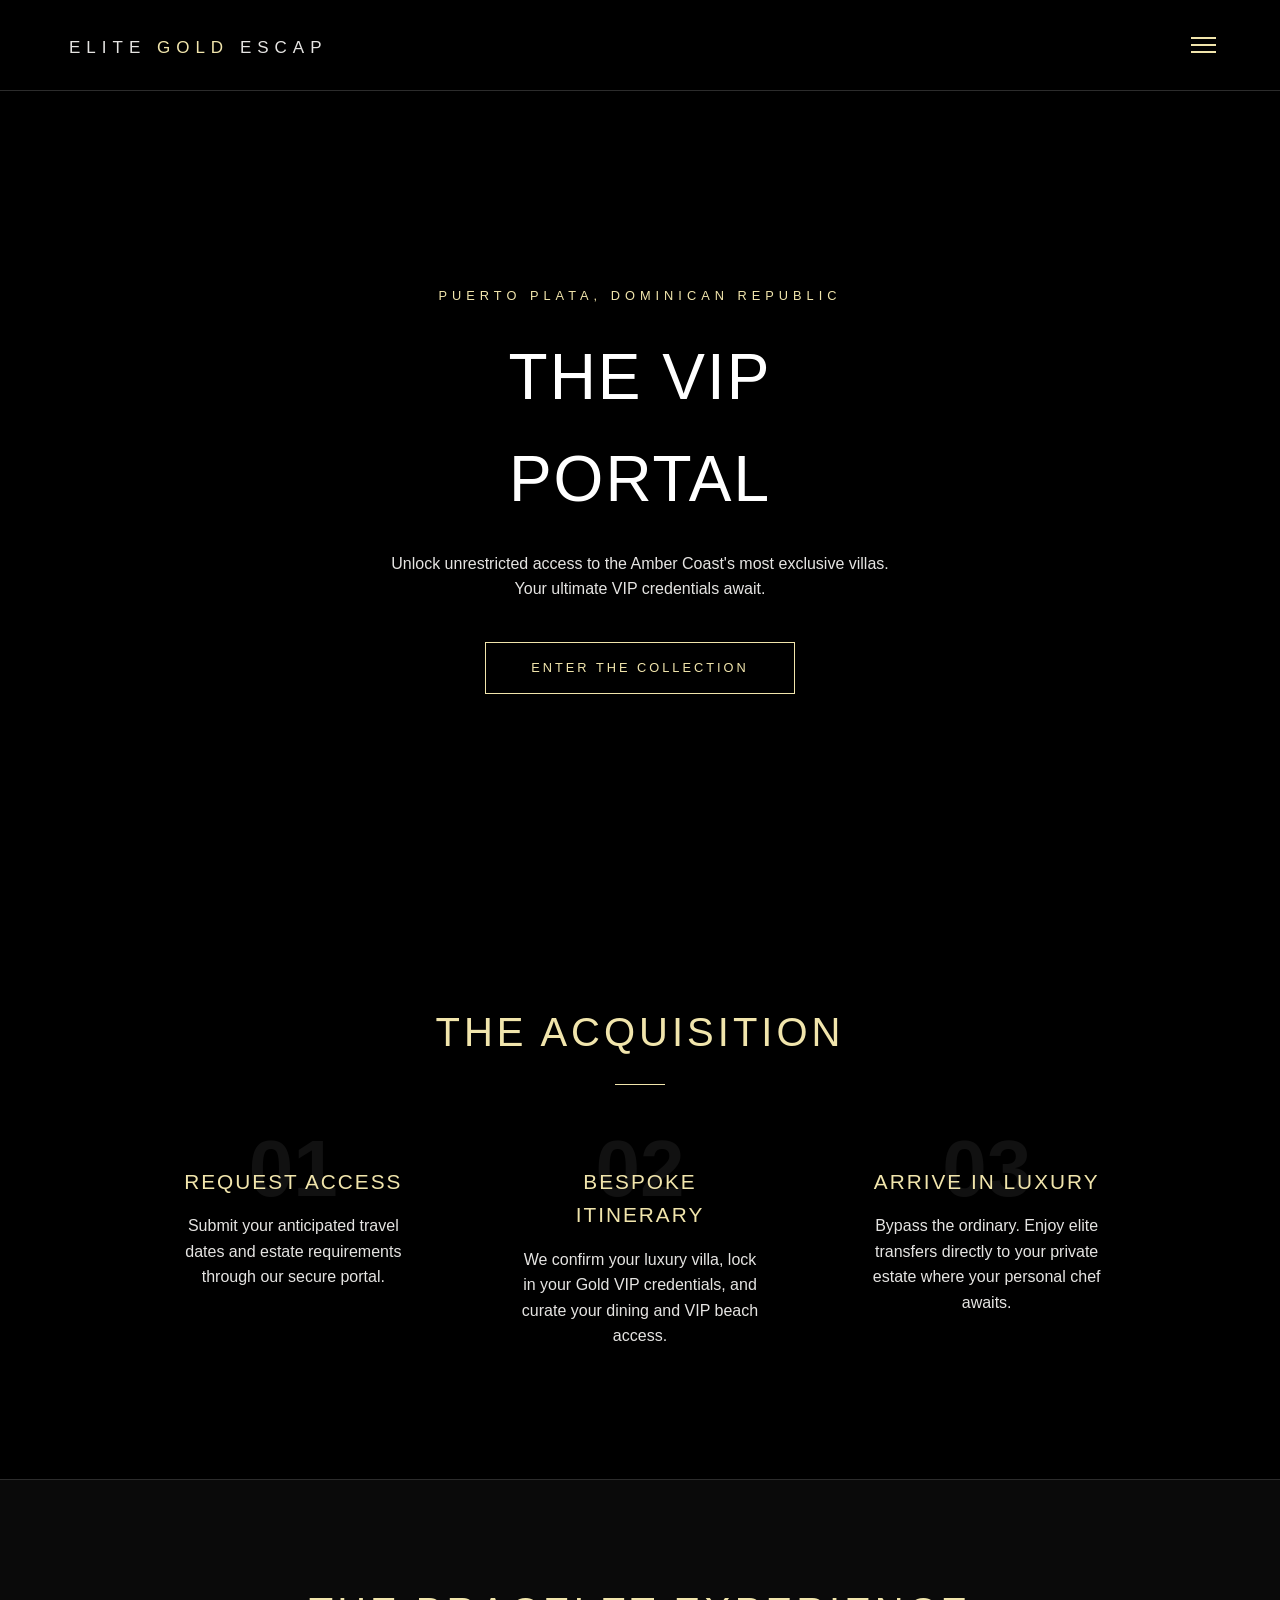
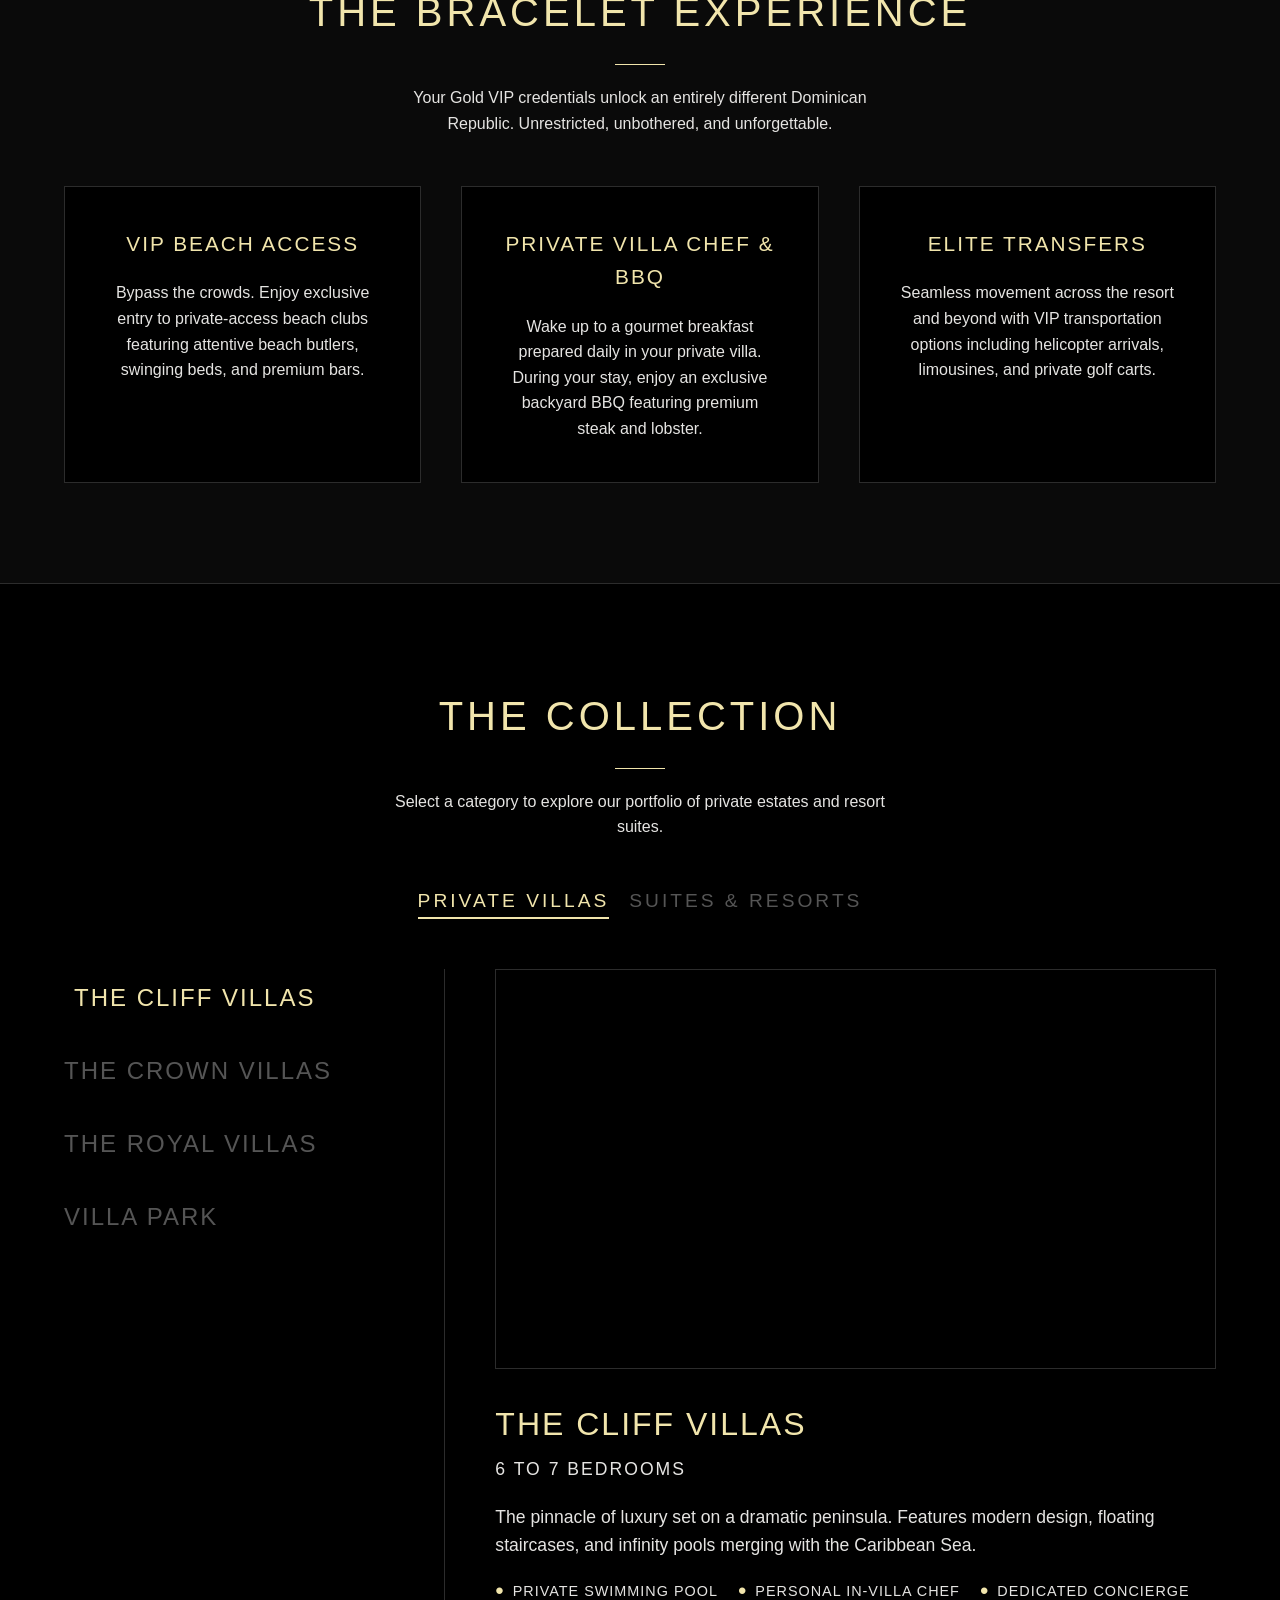
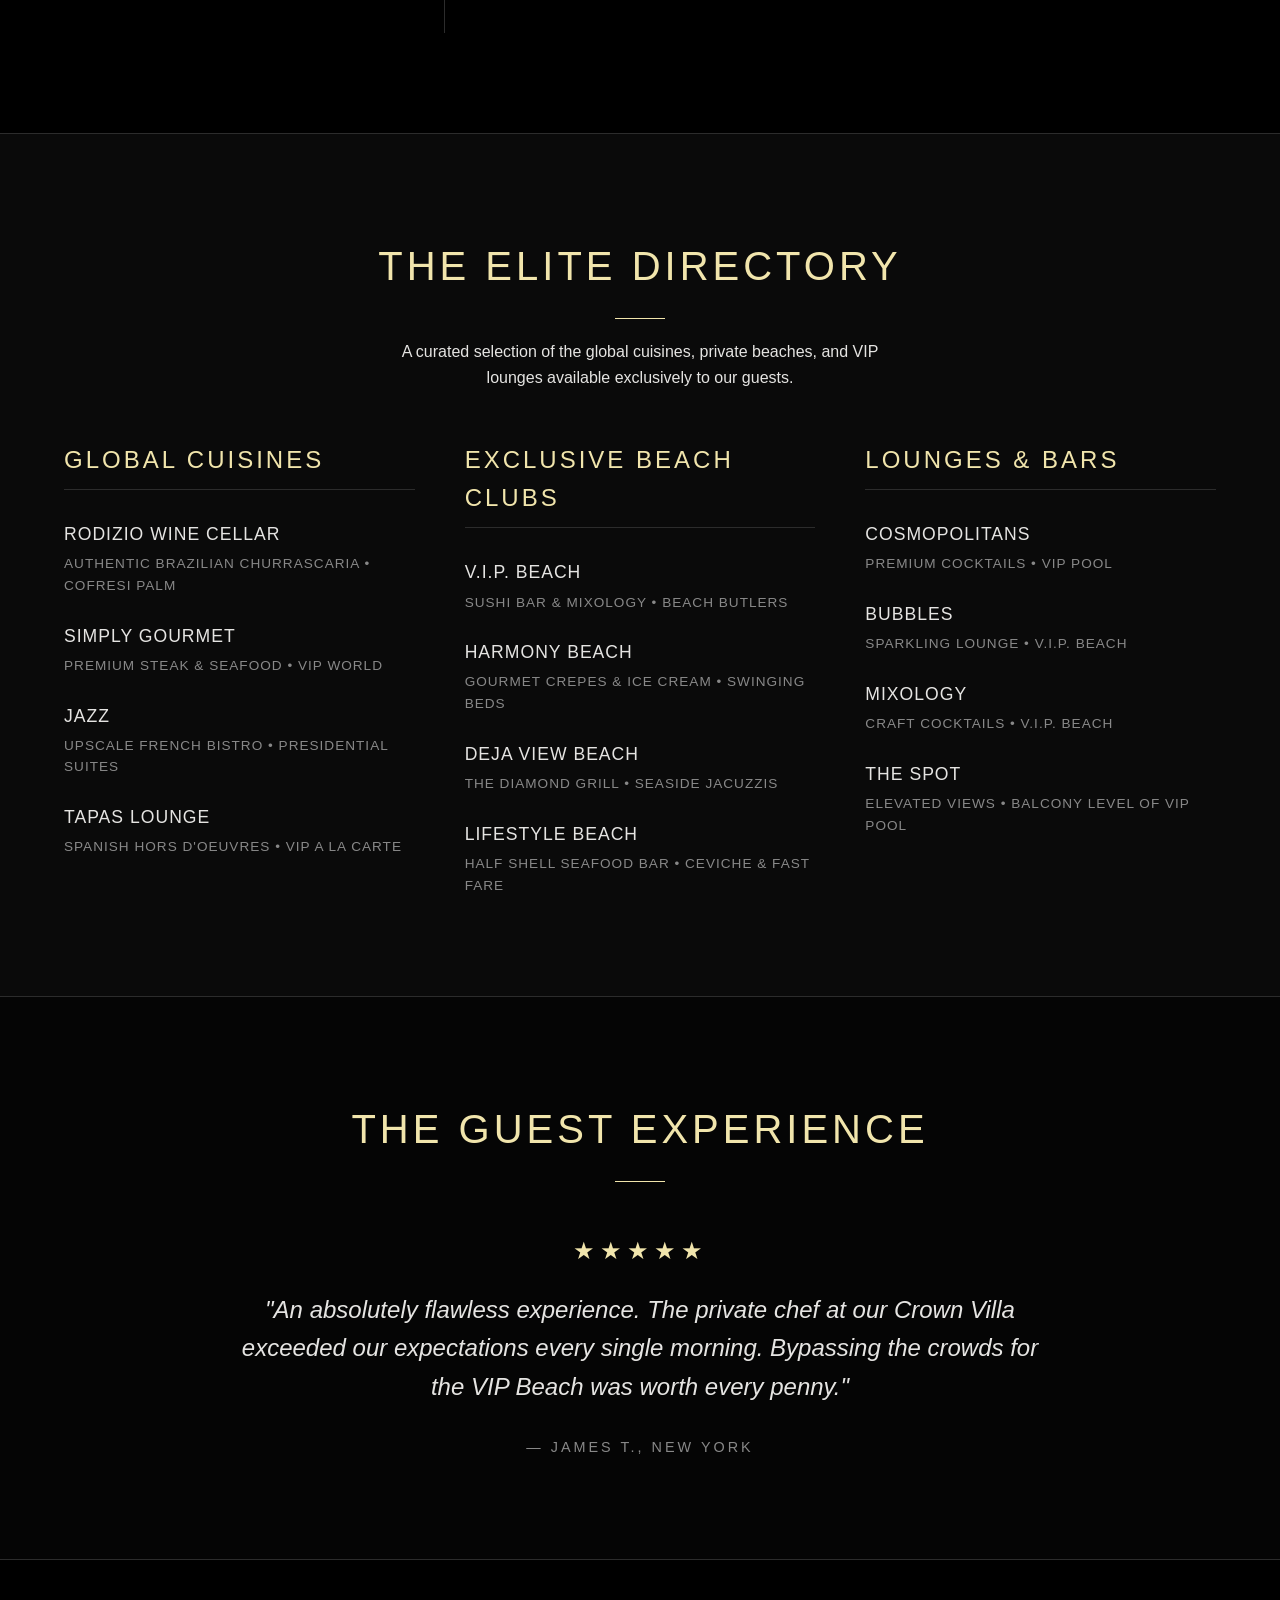
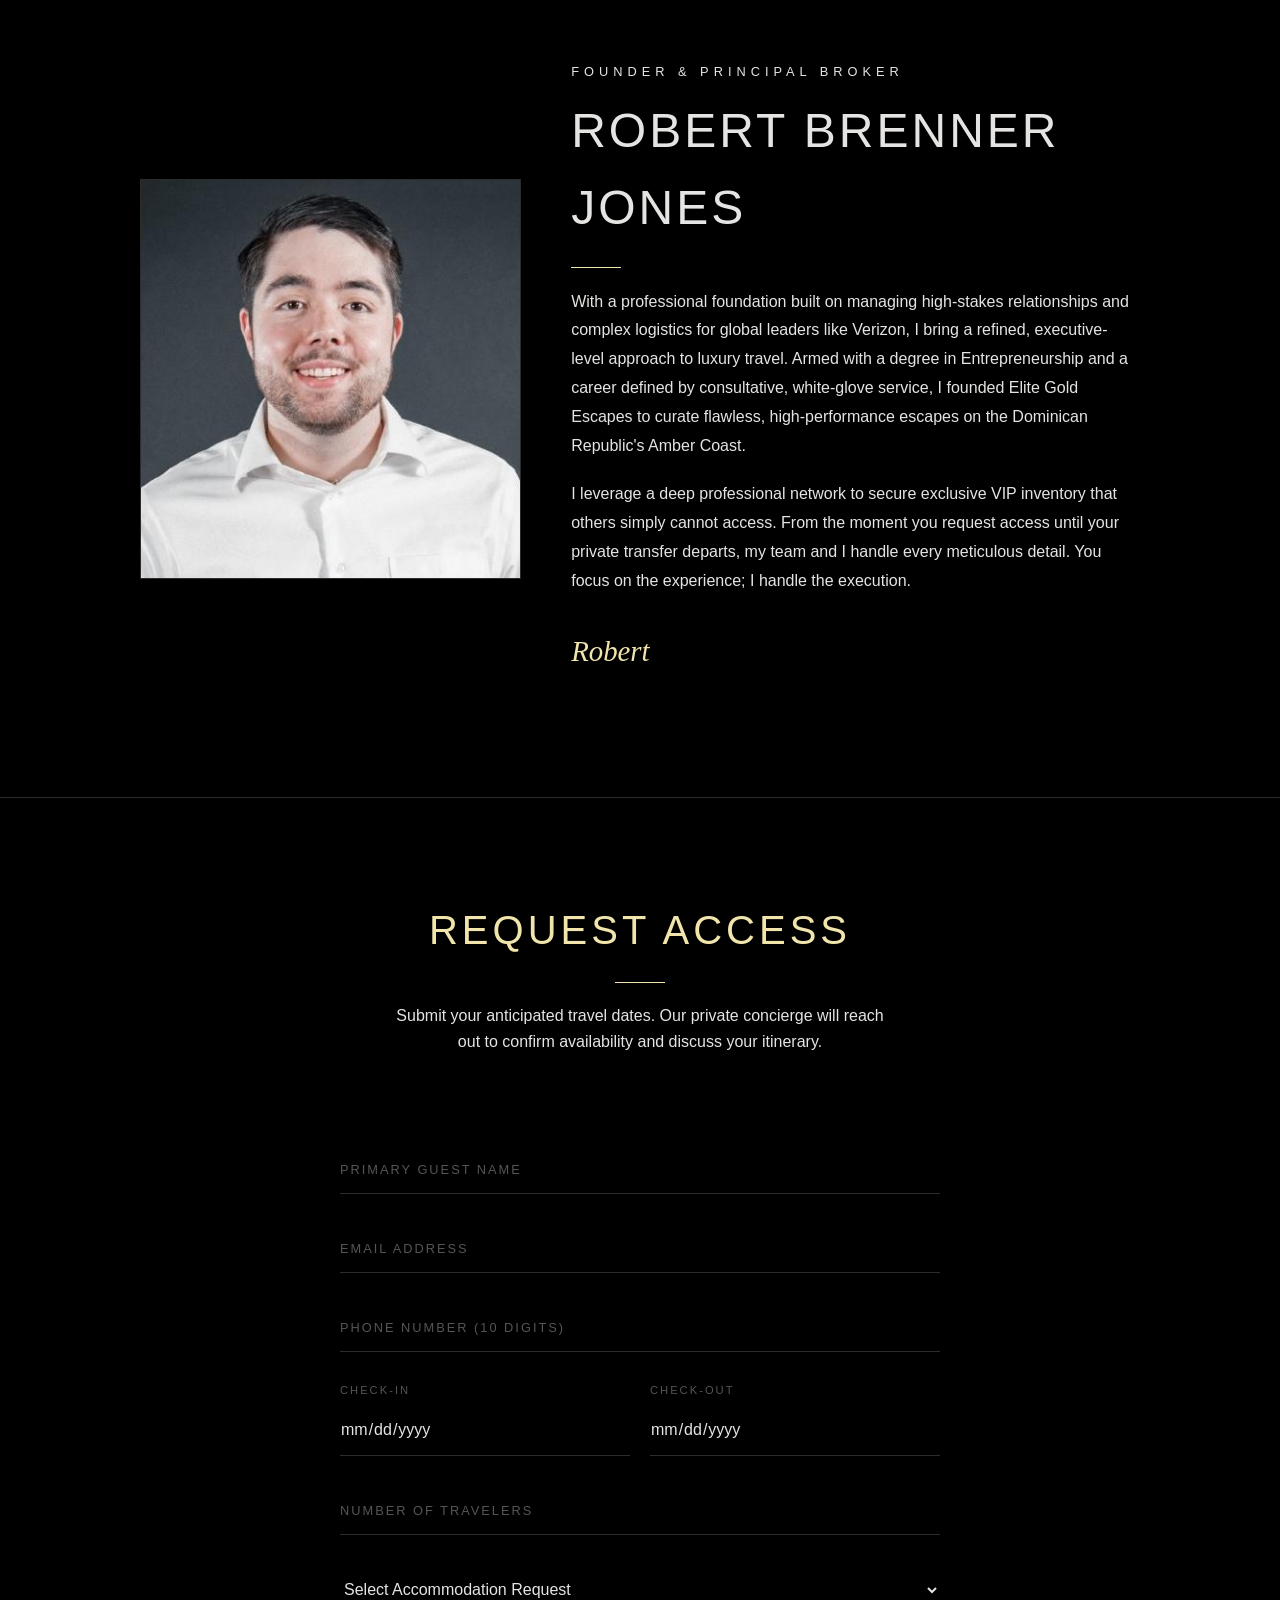
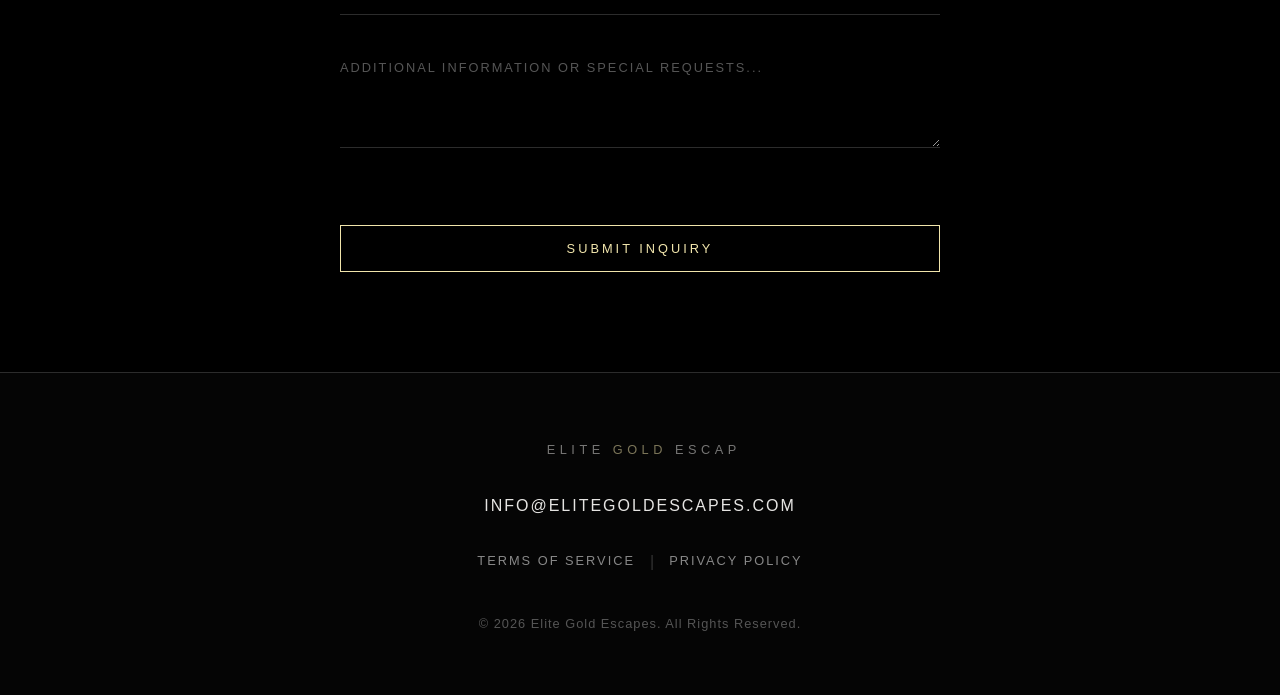
==== commit 42c92cc8: "Add files via upload" ====
--- a/index.html
+++ b/index.html
@@ -19,8 +19,11 @@
         </div>
 
         <div class="mobile-menu">
+            <a href="#process">The Process</a>
             <a href="#experience">The Experience</a>
-            <a href="#estates">The Estates</a>
+            <a href="#estates">The Collection</a>
+            <a href="#directory">The Directory</a>
+            <a href="#concierge">Your Concierge</a>
             <a href="#contact">Request Access</a>
         </div>
     </nav>
@@ -30,6 +33,31 @@
         <h1>THE VIP <br> PORTAL</h1>
         <p>Unlock unrestricted access to the Amber Coast's most exclusive villas. Your ultimate VIP credentials await.</p>
         <a href="#estates" class="btn" style="text-decoration: none; display: inline-block;">Enter The Collection</a>
+    </section>
+
+    <section id="process" class="process-section">
+        <div class="section-title">
+            <h2>The Acquisition</h2>
+            <div class="divider"></div>
+        </div>
+        
+        <div class="process-grid">
+            <div class="process-step">
+                <div class="step-number">01</div>
+                <h3>Request Access</h3>
+                <p>Submit your anticipated travel dates and estate requirements through our secure portal.</p>
+            </div>
+            <div class="process-step">
+                <div class="step-number">02</div>
+                <h3>Bespoke Itinerary</h3>
+                <p>We confirm your luxury villa, lock in your Gold VIP credentials, and curate your dining and VIP beach access.</p>
+            </div>
+            <div class="process-step">
+                <div class="step-number">03</div>
+                <h3>Arrive In Luxury</h3>
+                <p>Bypass the ordinary. Enjoy elite transfers directly to your private estate where your personal chef awaits.</p>
+            </div>
+        </div>
     </section>
 
     <section id="experience" class="perks-section">
@@ -188,6 +216,47 @@
                         <p>Elevated Views • Balcony Level of VIP Pool</p>
                     </li>
                 </ul>
+            </div>
+        </div>
+    </section>
+
+    <section id="reviews" class="reviews-section">
+        <div class="section-title">
+            <h2>The Guest Experience</h2>
+            <div class="divider"></div>
+        </div>
+
+        <div class="carousel-container">
+            <div class="review-slide active">
+                <div class="stars">★★★★★</div>
+                <p class="review-text">"An absolutely flawless experience. The private chef at our Crown Villa exceeded our expectations every single morning. Bypassing the crowds for the VIP Beach was worth every penny."</p>
+                <p class="reviewer">— James T., New York</p>
+            </div>
+            
+            <div class="review-slide">
+                <div class="stars">★★★★★</div>
+                <p class="review-text">"Elite Gold Escapes handled everything perfectly. The helicopter transfer from the airport made us feel like royalty before we even checked in. Highly recommend the 6-bedroom Cliff Villas."</p>
+                <p class="reviewer">— Sarah & Mark L., Texas</p>
+            </div>
+
+            <div class="review-slide">
+                <div class="stars">★★★★★</div>
+                <p class="review-text">"The level of service is unmatched. Having a dedicated concierge meant we never had to worry about dinner reservations or excursions. A truly five-star Caribbean escape."</p>
+                <p class="reviewer">— David W., London</p>
+            </div>
+        </div>
+    </section>
+
+    <section id="concierge" class="concierge-section">
+        <div class="concierge-container">
+            <div class="concierge-image" style="background-image: url('images/Photo.jpg'); background-position: top center;"></div>
+            <div class="concierge-info">
+                <p class="gold-label" style="margin-bottom: 10px;">Founder & Principal Broker</p>
+                <h2>Robert Brenner Jones</h2>
+                <div class="divider" style="margin: 20px 0;"></div>
+                <p>With a professional foundation built on managing high-stakes relationships and complex logistics for global leaders like Verizon, I bring a refined, executive-level approach to luxury travel. Armed with a degree in Entrepreneurship and a career defined by consultative, white-glove service, I founded Elite Gold Escapes to curate flawless, high-performance escapes on the Dominican Republic's Amber Coast.</p>
+                <p>I leverage a deep professional network to secure exclusive VIP inventory that others simply cannot access. From the moment you request access until your private transfer departs, my team and I handle every meticulous detail. You focus on the experience; I handle the execution.</p>
+                <p class="signature-text" style="font-family: 'Georgia', serif; font-size: 1.8rem; font-style: italic; color: var(--gold-champagne); margin-top: 30px;">Robert</p>
             </div>
         </div>
     </section>
@@ -264,6 +333,19 @@
         </form>
     </section>
 
+    <footer class="site-footer">
+        <div class="footer-content">
+            <img src="images/logo.svg" alt="Elite Gold Escapes Logo" class="footer-logo">
+            <p class="footer-email"><a href="mailto:info@elitegoldescapes.com" style="color: var(--text-platinum); text-decoration: none; letter-spacing: 2px;">INFO@ELITEGOLDESCAPES.COM</a></p>
+            <div class="footer-links">
+                <a href="#">Terms of Service</a>
+                <span class="separator">|</span>
+                <a href="#">Privacy Policy</a>
+            </div>
+            <p class="copyright">&copy; 2026 Elite Gold Escapes. All Rights Reserved.</p>
+        </div>
+    </footer>
+
     <script src="script.js"></script>
 </body>
 </html>
--- a/style.css
+++ b/style.css
@@ -66,6 +66,14 @@
 }
 .btn:hover { background: var(--gold-champagne); color: var(--bg-black); }
 
+/* === THE PROCESS (NEW) === */
+.process-section { padding: 100px 5%; background-color: var(--bg-black); border-bottom: 1px solid var(--border-graphite); text-align: center; }
+.process-grid { display: grid; grid-template-columns: repeat(auto-fit, minmax(250px, 1fr)); gap: 40px; max-width: 1000px; margin: 40px auto 0; }
+.process-step { position: relative; padding: 30px; text-align: center; }
+.step-number { font-size: 5rem; font-weight: 900; color: #111; position: absolute; top: -30px; left: 50%; transform: translateX(-50%); z-index: 0; user-select: none; }
+.process-step h3 { color: var(--gold-champagne); font-weight: 300; letter-spacing: 2px; margin-bottom: 15px; font-size: 1.3rem; text-transform: uppercase; position: relative; z-index: 1; }
+.process-step p { color: var(--text-platinum); position: relative; z-index: 1; font-weight: 300; }
+
 /* === PERKS SECTION === */
 .perks-section { padding: 100px 5%; background-color: #0A0A0A; border-bottom: 1px solid var(--border-graphite); }
 .section-title { text-align: center; margin-bottom: 50px; }
@@ -110,38 +118,10 @@
     .catalogue-item.active { transform: translateX(0); padding-left: 10px; border-left: 2px solid var(--gold-champagne); }
 }
 
-/* === FORM === */
-.inquiry-section { padding: 100px 5%; background-color: var(--bg-black); display: flex; flex-direction: column; align-items: center; min-height: 600px; }
-.vip-form { width: 100%; max-width: 600px; display: flex; flex-direction: column; gap: 30px; margin-top: 40px; }
-
-.vip-form input, .vip-form select, .vip-form textarea { 
-    width: 100%; padding: 15px 0; background: transparent; border: none; 
-    border-bottom: 1px solid var(--border-graphite); color: var(--text-platinum); 
-    font-family: inherit; font-size: 1rem; transition: 0.3s ease; 
-}
-
-.vip-form input:focus, .vip-form select:focus, .vip-form textarea:focus { 
-    outline: none; border-bottom: 1px solid var(--gold-champagne); 
-}
-
-.vip-form input::placeholder, .vip-form textarea::placeholder { color: #555; text-transform: uppercase; letter-spacing: 2px; font-size: 0.8rem; }
-
-.vip-form select option { background-color: var(--bg-black); color: var(--text-platinum); }
-.vip-form select optgroup { color: var(--gold-champagne); text-transform: uppercase; font-size: 0.8rem; background-color: #111; }
-
-.vip-form textarea { resize: vertical; min-height: 80px; }
-
-#success-message p { max-width: 500px; color: var(--text-platinum); font-weight: 300; }
-
-input[type="date"]::-webkit-calendar-picker-indicator {
-    filter: invert(1);
-    cursor: pointer;
-}
-
 /* === THE ELITE DIRECTORY === */
 .directory-section {
     padding: 100px 5%;
-    background-color: #0A0A0A; /* Slight contrast from the pure black sections */
+    background-color: #0A0A0A; 
     border-bottom: 1px solid var(--border-graphite);
 }
 
@@ -186,4 +166,104 @@
     font-size: 0.85rem;
     text-transform: uppercase;
     letter-spacing: 1px;
-}+}
+
+/* === CLIENT TESTIMONIALS === */
+.reviews-section {
+    padding: 100px 5%;
+    background-color: #050505;
+    border-bottom: 1px solid var(--border-graphite);
+    text-align: center;
+}
+
+.carousel-container {
+    max-width: 800px;
+    margin: 0 auto;
+    position: relative;
+    min-height: 200px;
+}
+
+.review-slide {
+    display: none; 
+    animation: fadeEffect 1.5s ease-in-out;
+}
+
+.review-slide.active {
+    display: block; 
+}
+
+.stars {
+    color: var(--gold-champagne);
+    font-size: 1.5rem;
+    letter-spacing: 5px;
+    margin-bottom: 20px;
+}
+
+.review-text {
+    font-size: 1.5rem;
+    font-weight: 300;
+    font-style: italic;
+    color: var(--text-platinum);
+    line-height: 1.6;
+    margin-bottom: 30px;
+}
+
+.reviewer {
+    color: #888;
+    text-transform: uppercase;
+    letter-spacing: 3px;
+    font-size: 0.9rem;
+}
+
+@keyframes fadeEffect {
+    from { opacity: 0; transform: translateY(10px); }
+    to { opacity: 1; transform: translateY(0); }
+}
+
+/* === THE CONCIERGE (NEW) === */
+.concierge-section { padding: 100px 5%; background-color: var(--bg-black); border-bottom: 1px solid var(--border-graphite); }
+.concierge-container { display: flex; flex-wrap: wrap; gap: 50px; max-width: 1000px; margin: 0 auto; align-items: center; }
+.concierge-image { flex: 1; min-width: 300px; height: 400px; background-size: cover; background-position: center; border: 1px solid var(--border-graphite); }
+.concierge-info { flex: 1.5; min-width: 300px; }
+.concierge-info h2 { font-size: 3rem; font-weight: 200; letter-spacing: 3px; color: var(--text-platinum); text-transform: uppercase; }
+.concierge-info p { color: var(--text-platinum); margin-bottom: 20px; font-weight: 300; line-height: 1.8; }
+
+/* === FORM === */
+.inquiry-section { padding: 100px 5%; background-color: var(--bg-black); display: flex; flex-direction: column; align-items: center; min-height: 600px; }
+.vip-form { width: 100%; max-width: 600px; display: flex; flex-direction: column; gap: 30px; margin-top: 40px; }
+
+.vip-form input, .vip-form select, .vip-form textarea { 
+    width: 100%; padding: 15px 0; background: transparent; border: none; 
+    border-bottom: 1px solid var(--border-graphite); color: var(--text-platinum); 
+    font-family: inherit; font-size: 1rem; transition: 0.3s ease; 
+}
+
+.vip-form input:focus, .vip-form select:focus, .vip-form textarea:focus { 
+    outline: none; border-bottom: 1px solid var(--gold-champagne); 
+}
+
+.vip-form input::placeholder, .vip-form textarea::placeholder { color: #555; text-transform: uppercase; letter-spacing: 2px; font-size: 0.8rem; }
+
+.vip-form select option { background-color: var(--bg-black); color: var(--text-platinum); }
+.vip-form select optgroup { color: var(--gold-champagne); text-transform: uppercase; font-size: 0.8rem; background-color: #111; }
+
+.vip-form textarea { resize: vertical; min-height: 80px; }
+
+#success-message p { max-width: 500px; color: var(--text-platinum); font-weight: 300; }
+
+input[type="date"]::-webkit-calendar-picker-indicator {
+    filter: invert(1);
+    cursor: pointer;
+}
+
+/* === FOOTER (NEW) === */
+.site-footer { background-color: #050505; padding: 60px 5%; text-align: center; border-top: 1px solid var(--border-graphite); }
+.footer-content { max-width: 800px; margin: 0 auto; display: flex; flex-direction: column; align-items: center; gap: 20px; }
+.footer-logo { height: 30px; opacity: 0.5; transition: 0.3s ease; }
+.footer-logo:hover { opacity: 1; }
+.footer-email { margin: 10px 0; }
+.footer-links { display: flex; gap: 15px; align-items: center; margin-bottom: 20px; }
+.footer-links a { color: #888; text-decoration: none; font-size: 0.8rem; text-transform: uppercase; letter-spacing: 2px; transition: 0.3s ease; }
+.footer-links a:hover { color: var(--gold-champagne); }
+.separator { color: #333; }
+.copyright { color: #555; font-size: 0.8rem; letter-spacing: 1px; }
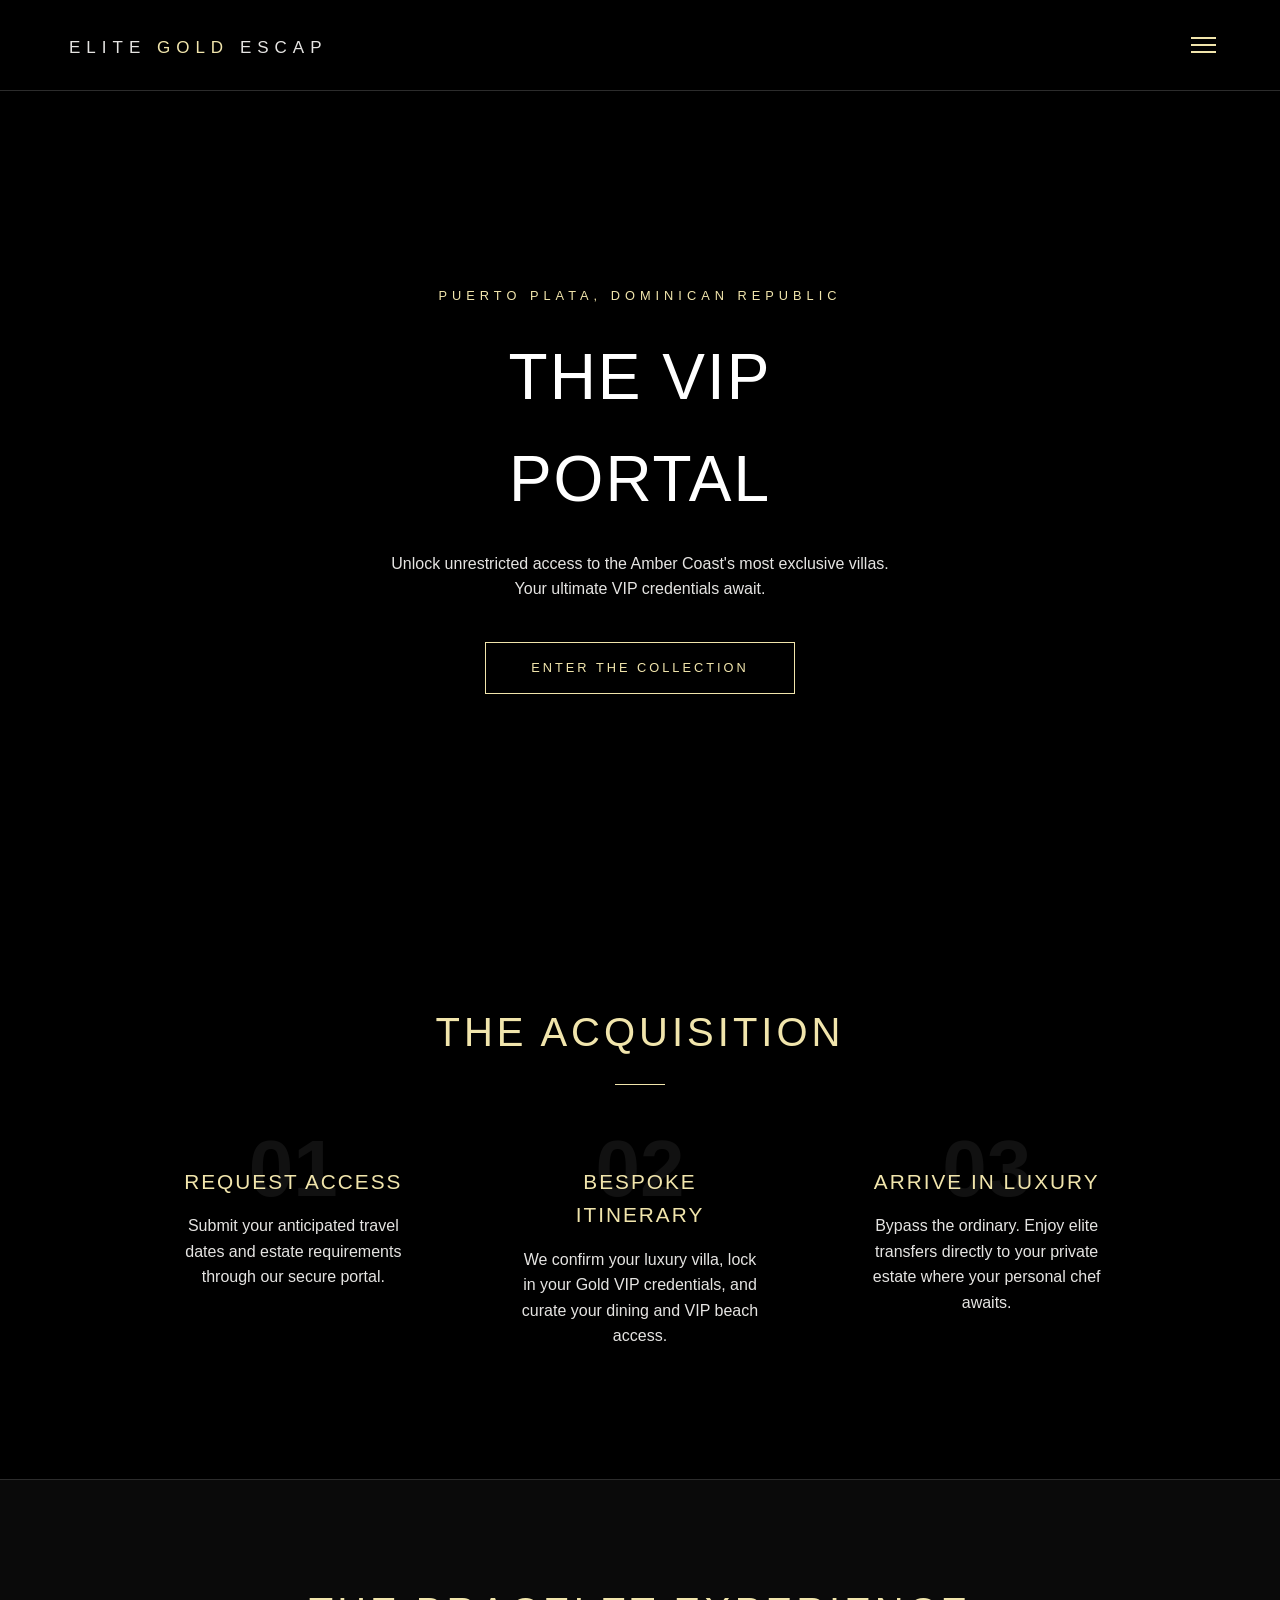
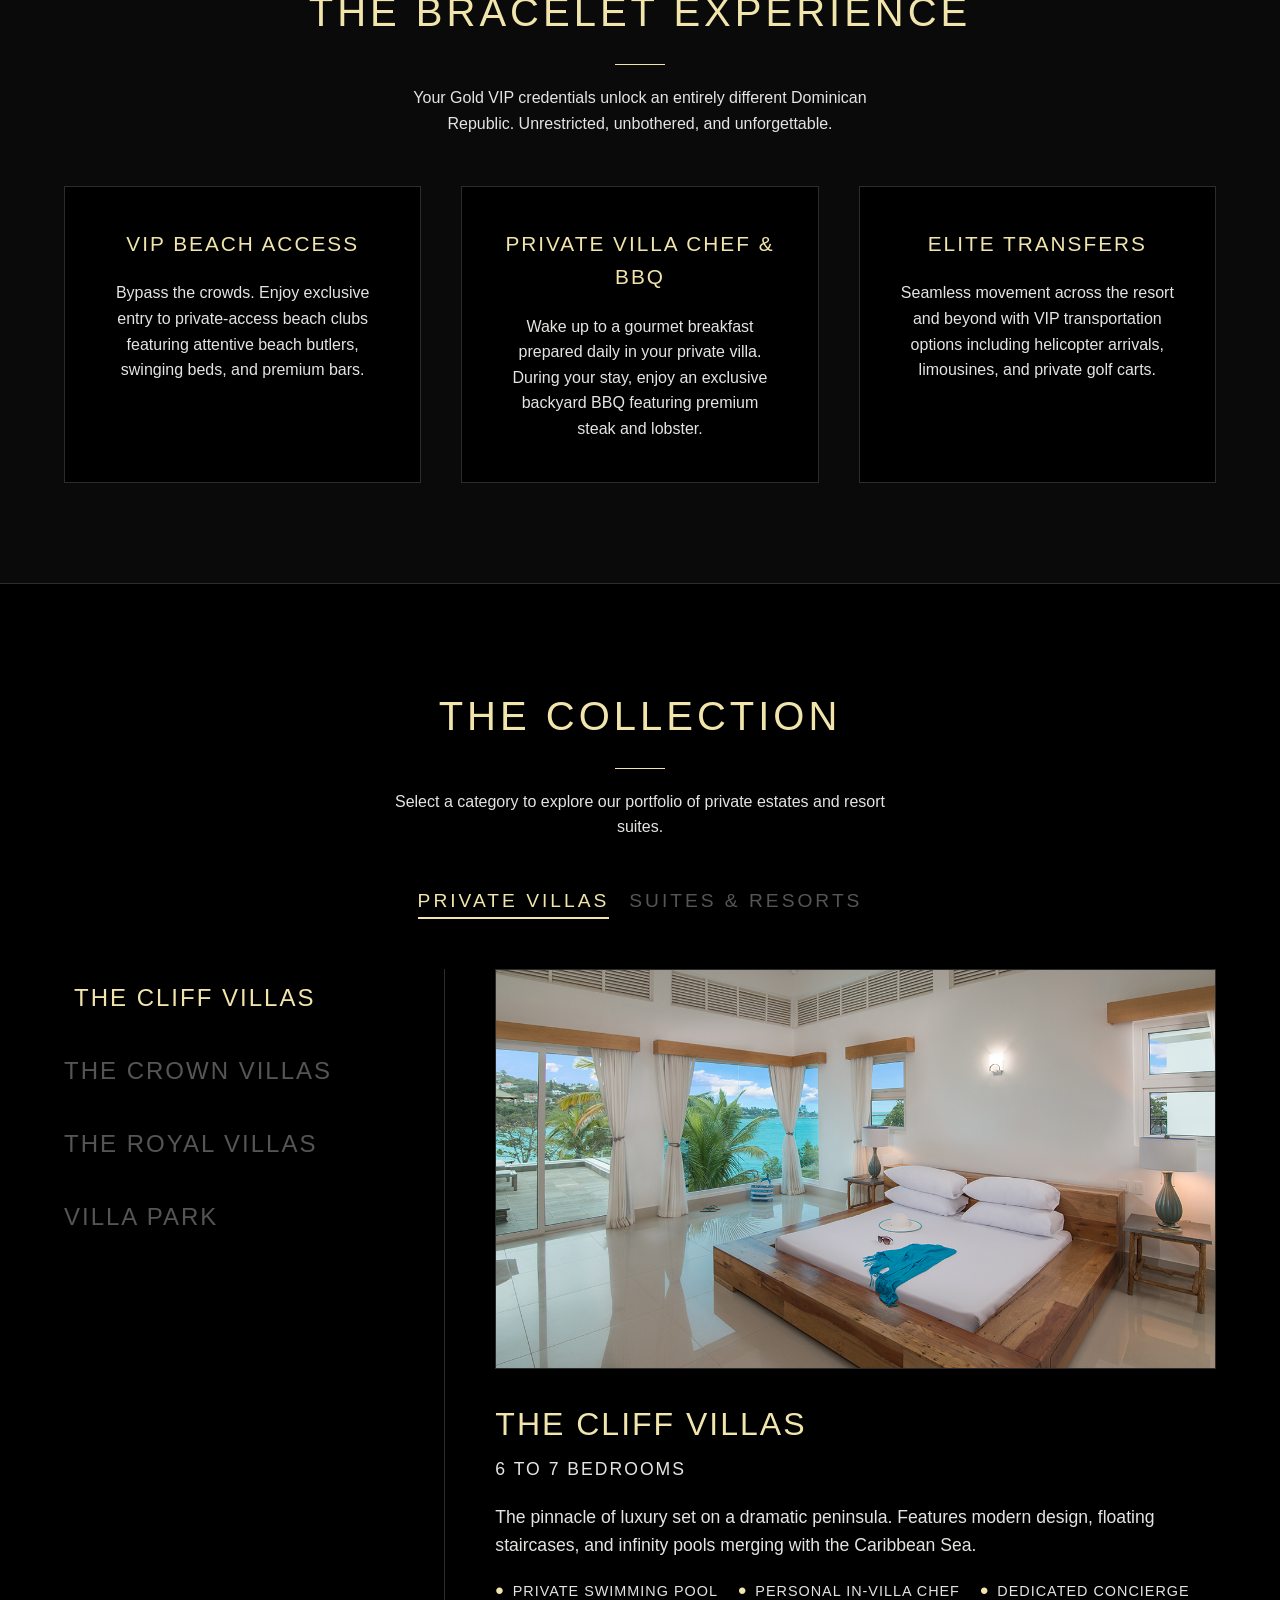
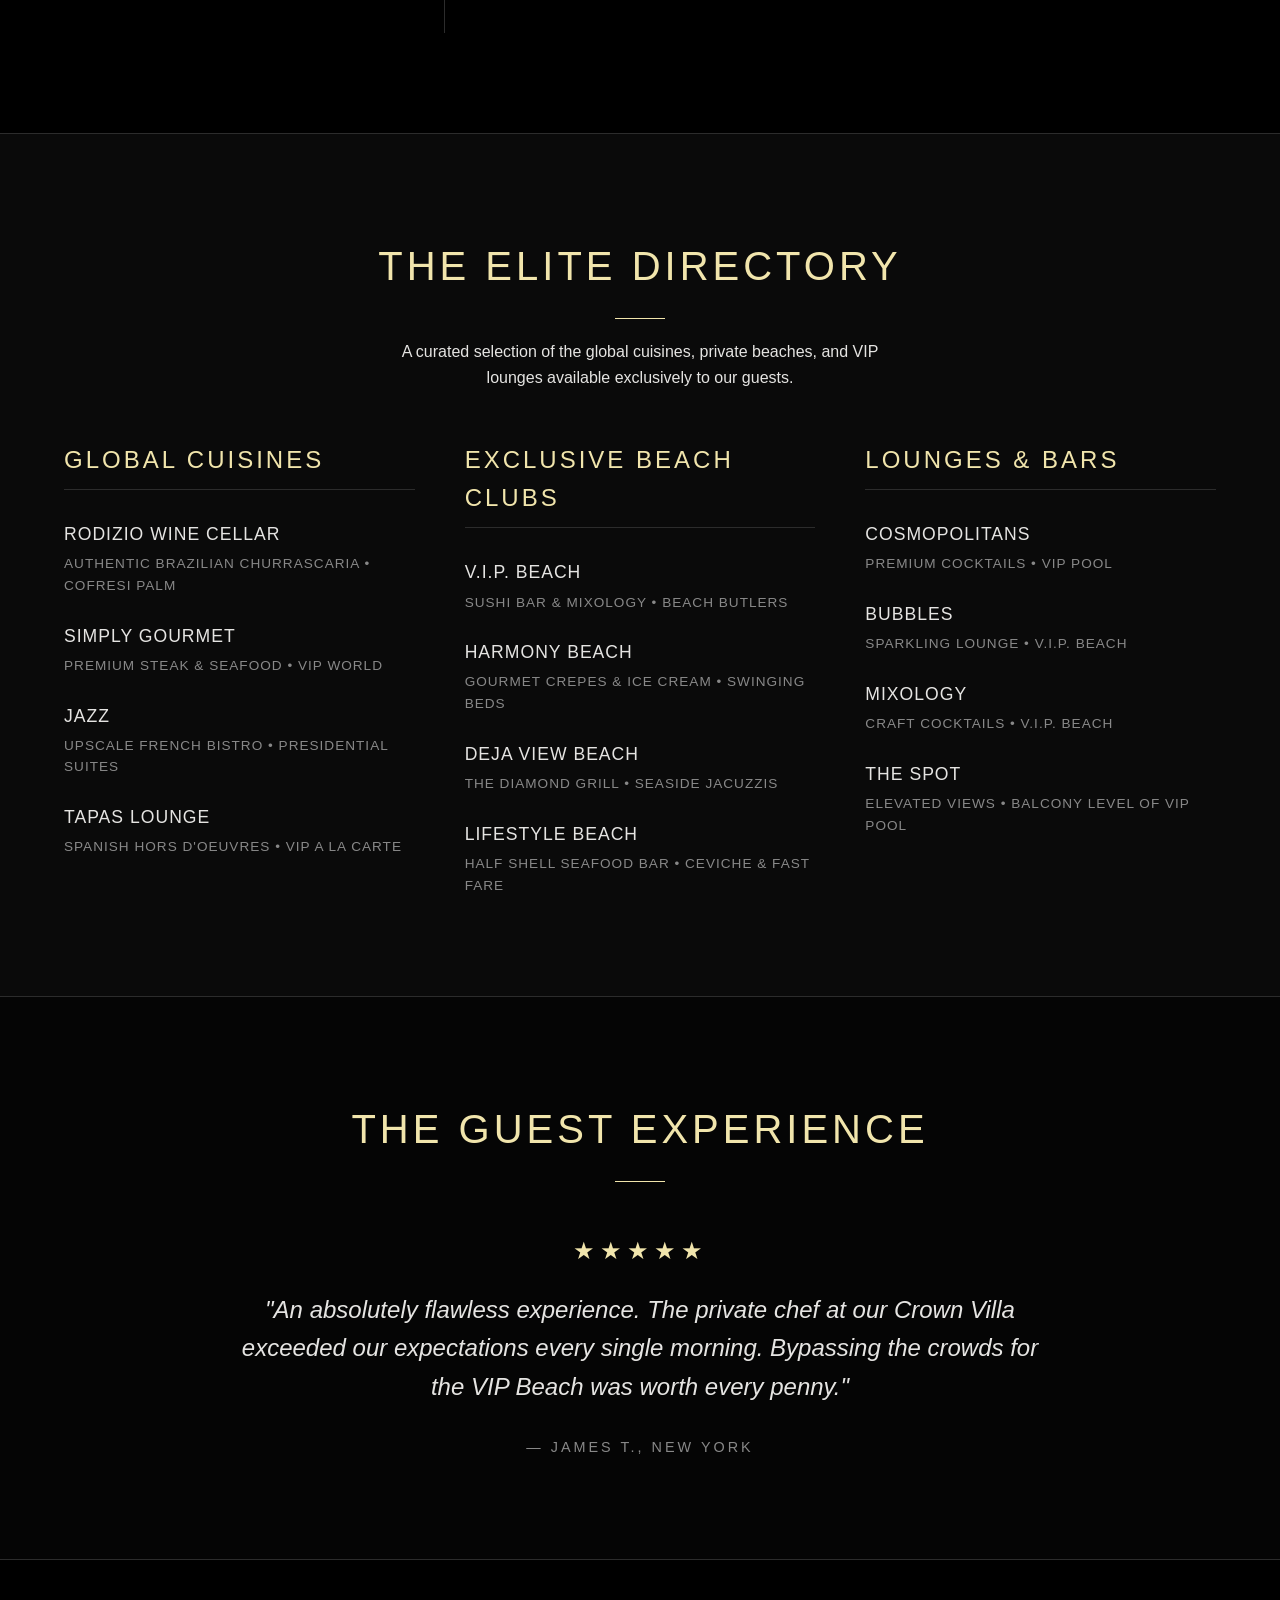
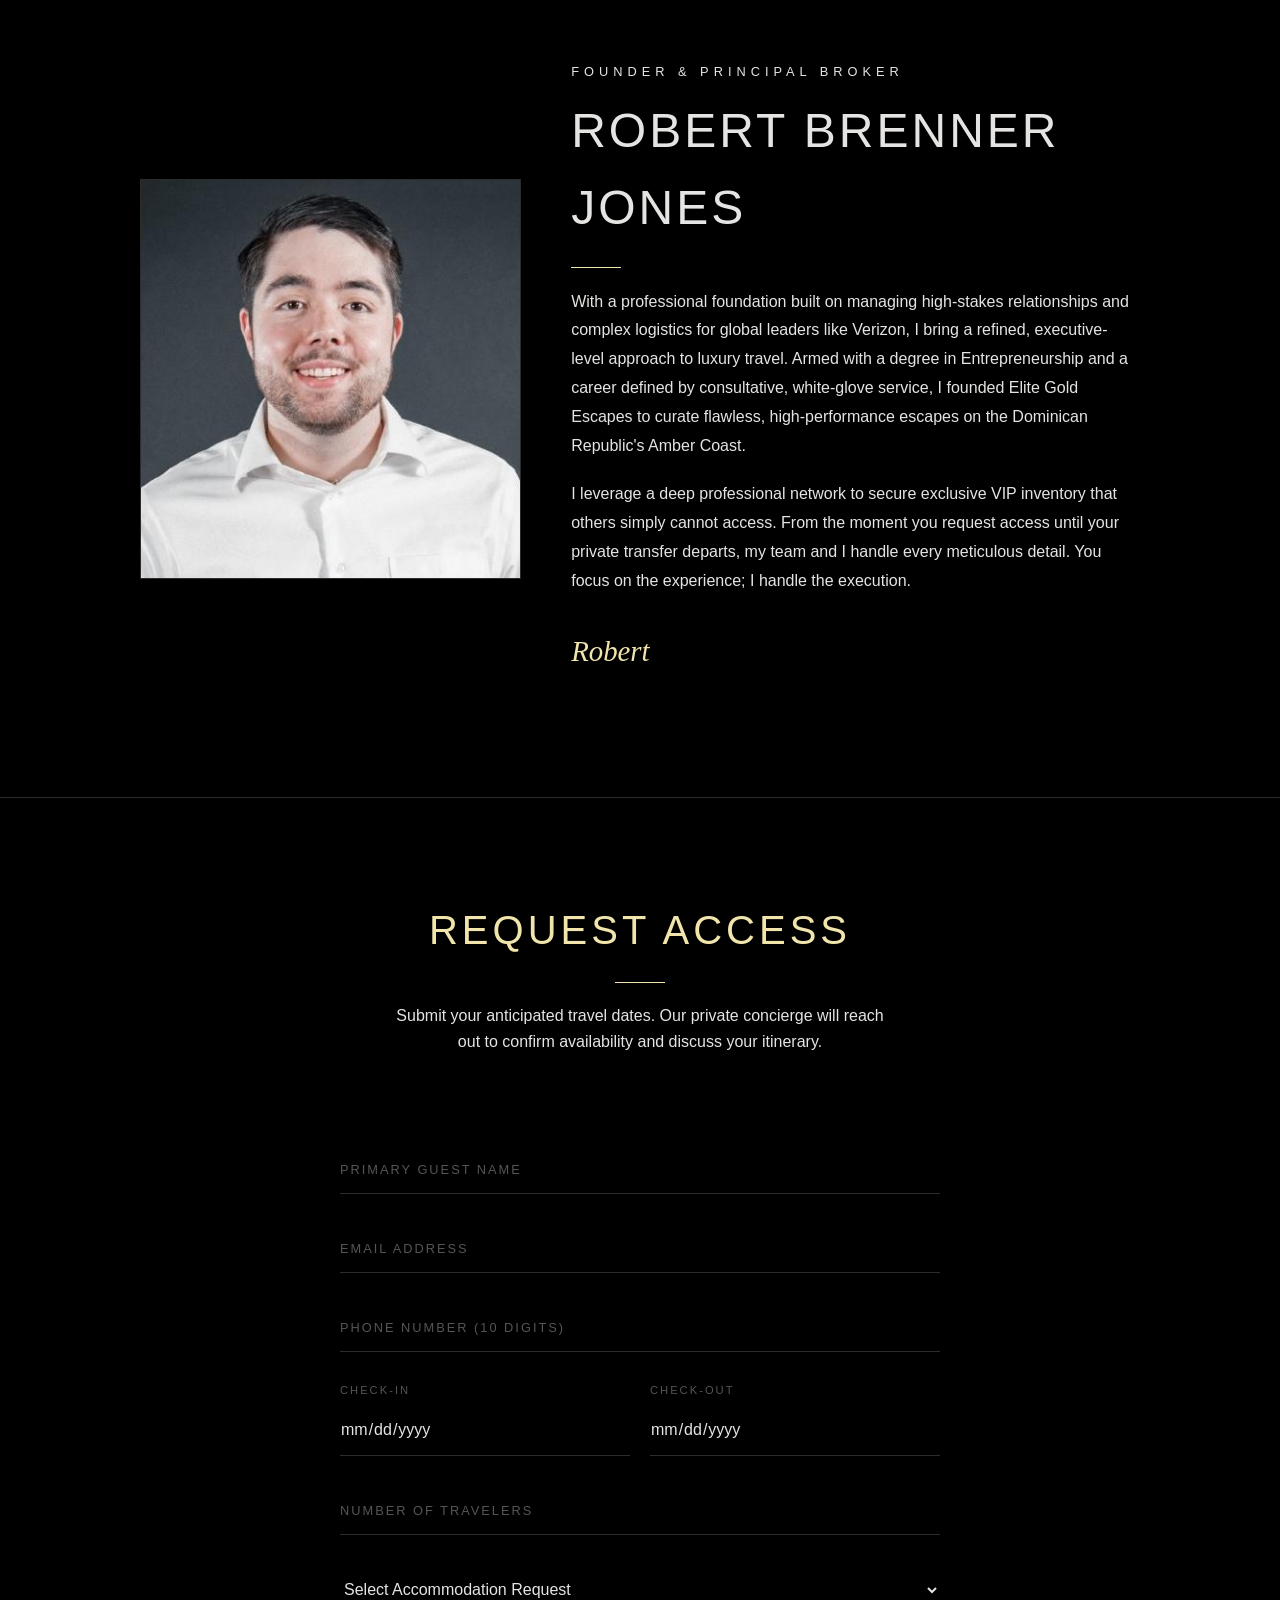
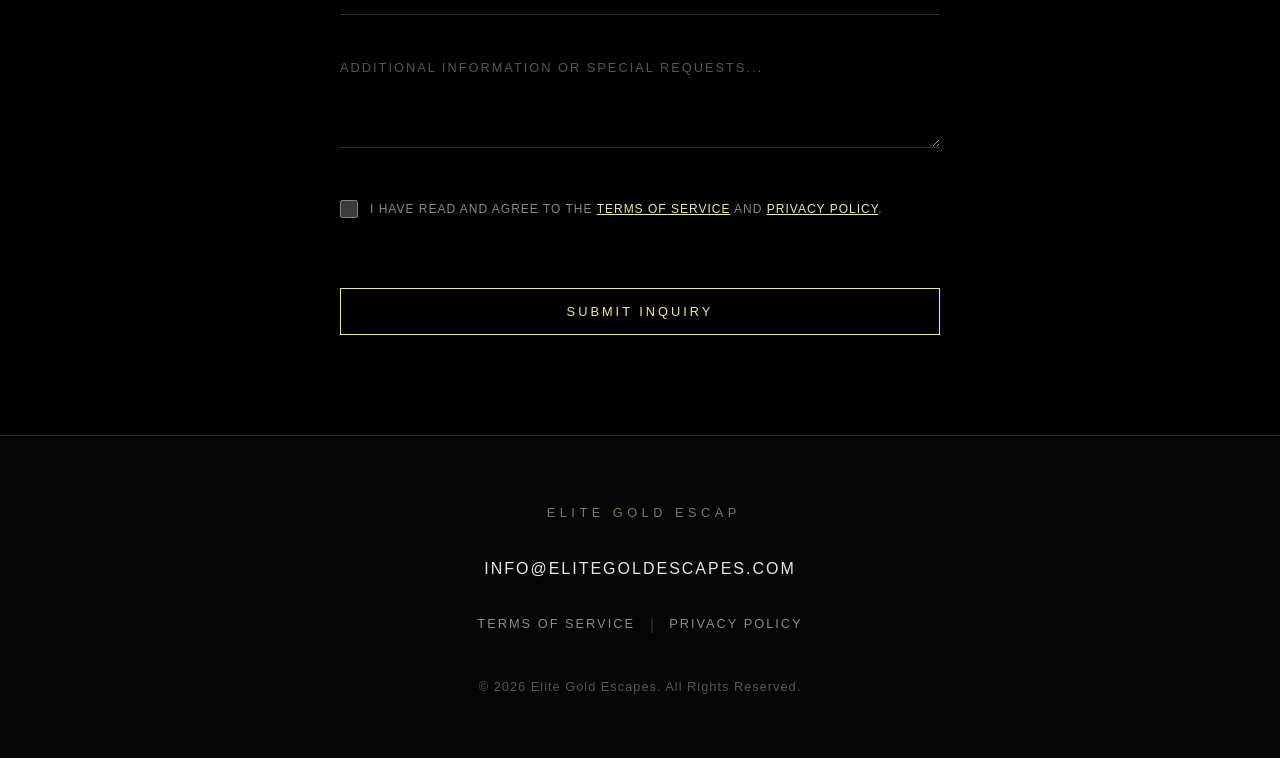
==== commit 0bb4f3bc: "Add files via upload" ====
--- a/index.html
+++ b/index.html
@@ -97,14 +97,16 @@
 
         <div id="villas-catalogue" class="catalogue-container active">
             <div class="catalogue-list">
-                <button class="catalogue-item active" data-image="https://images.unsplash.com/photo-1512918728675-ed5a9ecdebfd?auto=format&fit=crop&w=1200&q=80" data-title="The Cliff Villas" data-beds="6 to 7 Bedrooms" data-desc="The pinnacle of luxury set on a dramatic peninsula. Features modern design, floating staircases, and infinity pools merging with the Caribbean Sea.">The Cliff Villas</button>
-                <button class="catalogue-item" data-image="https://images.unsplash.com/photo-1613490493576-7fde63acd811?auto=format&fit=crop&w=1200&q=80" data-title="The Crown Villas" data-beds="3 to 7 Bedrooms" data-desc="Classic Mediterranean-style estates nestled in lush tropical vegetation. Every comfort carefully crafted with sprawling private pools and shaded verandas.">The Crown Villas</button>
-                <button class="catalogue-item" data-image="https://images.unsplash.com/photo-1600596542815-ffad4c1539a9?auto=format&fit=crop&w=1200&q=80" data-title="The Royal Villas" data-beds="3 to 7 Bedrooms" data-desc="A perfect fusion of Spanish Mediterranean architecture and contemporary chic. Rich designer furnishings, cascading pool elements, and ultimate privacy.">The Royal Villas</button>
-                <button class="catalogue-item" data-image="https://images.unsplash.com/photo-1564013799919-ab600027ffc6?auto=format&fit=crop&w=1200&q=80" data-title="Villa Park" data-beds="4 to 6 Bedrooms" data-desc="Surrounded by majestic mountains and exotic flora. Features beautiful tiled floors, private Jacuzzis, and an exclusive, highly tailored estate experience.">Villa Park</button>
+                <button class="catalogue-item active" data-image="images/villas/cliff-villas/cliff-1.jpg" data-title="The Cliff Villas" data-beds="6 to 7 Bedrooms" data-desc="The pinnacle of luxury set on a dramatic peninsula. Features modern design, floating staircases, and infinity pools merging with the Caribbean Sea.">The Cliff Villas</button>
+                <button class="catalogue-item" data-image="images/villas/crown-villas/crown-1.jpg" data-title="The Crown Villas" data-beds="3 to 7 Bedrooms" data-desc="Classic Mediterranean-style estates nestled in lush tropical vegetation. Every comfort carefully crafted with sprawling private pools and shaded verandas.">The Crown Villas</button>
+                <button class="catalogue-item" data-image="images/villas/royal-villas/Royal-1.jpg" data-title="The Royal Villas" data-beds="3 to 7 Bedrooms" data-desc="A perfect fusion of Spanish Mediterranean architecture and contemporary chic. Rich designer furnishings, cascading pool elements, and ultimate privacy.">The Royal Villas</button>
+                <button class="catalogue-item" data-image="images/villas/villa-park/park-1.jpg" data-title="Villa Park" data-beds="4 to 6 Bedrooms" data-desc="Surrounded by majestic mountains and exotic flora. Features beautiful tiled floors, private Jacuzzis, and an exclusive, highly tailored estate experience.">Villa Park</button>
             </div>
             
             <div class="catalogue-display">
-                <div class="display-image" id="villas-image" style="background-image: url('https://images.unsplash.com/photo-1512918728675-ed5a9ecdebfd?auto=format&fit=crop&w=1200&q=80');"></div>
+                <div class="display-image gallery-trigger" id="villas-image" style="background-image: url('images/villas/cliff-villas/cliff-1.jpg'); cursor: zoom-in;" title="Click to view gallery">
+                    <div class="gallery-hint">View Gallery</div>
+                </div>
                 <div class="display-info">
                     <h3 id="villas-title">The Cliff Villas</h3>
                     <p class="bed-count" id="villas-beds">6 to 7 Bedrooms</p>
@@ -129,7 +131,9 @@
             </div>
             
             <div class="catalogue-display">
-                <div class="display-image" id="suites-image" style="background-image: url('https://images.unsplash.com/photo-1590490360182-c33d57733427?auto=format&fit=crop&w=1200&q=80');"></div>
+                <div class="display-image gallery-trigger" id="suites-image" style="background-image: url('https://images.unsplash.com/photo-1590490360182-c33d57733427?auto=format&fit=crop&w=1200&q=80'); cursor: zoom-in;" title="Click to view gallery">
+                    <div class="gallery-hint">View Gallery</div>
+                </div>
                 <div class="display-info">
                     <h3 id="suites-title">Presidential Suites</h3>
                     <p class="bed-count" id="suites-beds">Luxury Suites</p>
@@ -328,19 +332,49 @@
             <div class="input-group">
                 <textarea name="comments" placeholder="Additional information or special requests..." rows="4"></textarea>
             </div>
+
+            <div class="terms-container">
+                <input type="checkbox" id="termsAgree" name="termsAgree" required>
+                <label for="termsAgree">
+                    I HAVE READ AND AGREE TO THE <a href="javascript:void(0)" id="open-terms">TERMS OF SERVICE</a> AND <a href="javascript:void(0)" id="open-privacy">PRIVACY POLICY</a>.
+                </label>
+            </div>
             
             <button type="submit" class="btn" id="submit-btn">Submit Inquiry</button>
         </form>
     </section>
+
+    <div id="legalModal" class="modal">
+        <div class="modal-box">
+            <span class="close-modal">&times;</span>
+            <div id="modal-content" class="tiny-legal-text"></div>
+        </div>
+    </div>
+
+    <div id="galleryModal" class="lightbox">
+        <div class="lightbox-container">
+            <span class="close-lightbox">&times;</span>
+            
+            <div class="lightbox-stage">
+                <button id="prev-photo" class="lightbox-arrow left-arrow">❮</button>
+                <img class="lightbox-content" id="active-image" alt="Luxury Villa Interior">
+                <button id="next-photo" class="lightbox-arrow right-arrow">❯</button>
+            </div>
+            
+            <div class="lightbox-footer">
+                <p id="lightbox-counter" class="lightbox-counter">1 / 1</p>
+            </div>
+        </div>
+    </div>
 
     <footer class="site-footer">
         <div class="footer-content">
             <img src="images/logo.svg" alt="Elite Gold Escapes Logo" class="footer-logo">
             <p class="footer-email"><a href="mailto:info@elitegoldescapes.com" style="color: var(--text-platinum); text-decoration: none; letter-spacing: 2px;">INFO@ELITEGOLDESCAPES.COM</a></p>
             <div class="footer-links">
-                <a href="#">Terms of Service</a>
+                <a href="terms.html">Terms of Service</a>
                 <span class="separator">|</span>
-                <a href="#">Privacy Policy</a>
+                <a href="privacy.html">Privacy Policy</a>
             </div>
             <p class="copyright">&copy; 2026 Elite Gold Escapes. All Rights Reserved.</p>
         </div>
--- a/style.css
+++ b/style.css
@@ -66,7 +66,7 @@
 }
 .btn:hover { background: var(--gold-champagne); color: var(--bg-black); }
 
-/* === THE PROCESS (NEW) === */
+/* === THE ACQUISITION PROCESS === */
 .process-section { padding: 100px 5%; background-color: var(--bg-black); border-bottom: 1px solid var(--border-graphite); text-align: center; }
 .process-grid { display: grid; grid-template-columns: repeat(auto-fit, minmax(250px, 1fr)); gap: 40px; max-width: 1000px; margin: 40px auto 0; }
 .process-step { position: relative; padding: 30px; text-align: center; }
@@ -119,108 +119,24 @@
 }
 
 /* === THE ELITE DIRECTORY === */
-.directory-section {
-    padding: 100px 5%;
-    background-color: #0A0A0A; 
-    border-bottom: 1px solid var(--border-graphite);
-}
-
-.directory-grid {
-    display: grid;
-    grid-template-columns: repeat(auto-fit, minmax(300px, 1fr));
-    gap: 50px;
-    max-width: 1200px;
-    margin: 40px auto 0;
-}
-
-.category-title {
-    color: var(--gold-champagne);
-    font-weight: 300;
-    letter-spacing: 3px;
-    font-size: 1.5rem;
-    text-transform: uppercase;
-    margin-bottom: 30px;
-    border-bottom: 1px solid var(--border-graphite);
-    padding-bottom: 10px;
-}
-
-.directory-list {
-    list-style: none;
-    padding: 0;
-    display: flex;
-    flex-direction: column;
-    gap: 25px;
-}
-
-.directory-list h4 {
-    color: var(--text-platinum);
-    font-weight: 400;
-    letter-spacing: 1px;
-    font-size: 1.1rem;
-    text-transform: uppercase;
-    margin-bottom: 5px;
-}
-
-.directory-list p {
-    color: #888;
-    font-size: 0.85rem;
-    text-transform: uppercase;
-    letter-spacing: 1px;
-}
+.directory-section { padding: 100px 5%; background-color: #0A0A0A; border-bottom: 1px solid var(--border-graphite); }
+.directory-grid { display: grid; grid-template-columns: repeat(auto-fit, minmax(300px, 1fr)); gap: 50px; max-width: 1200px; margin: 40px auto 0; }
+.category-title { color: var(--gold-champagne); font-weight: 300; letter-spacing: 3px; font-size: 1.5rem; text-transform: uppercase; margin-bottom: 30px; border-bottom: 1px solid var(--border-graphite); padding-bottom: 10px; }
+.directory-list { list-style: none; padding: 0; display: flex; flex-direction: column; gap: 25px; }
+.directory-list h4 { color: var(--text-platinum); font-weight: 400; letter-spacing: 1px; font-size: 1.1rem; text-transform: uppercase; margin-bottom: 5px; }
+.directory-list p { color: #888; font-size: 0.85rem; text-transform: uppercase; letter-spacing: 1px; }
 
 /* === CLIENT TESTIMONIALS === */
-.reviews-section {
-    padding: 100px 5%;
-    background-color: #050505;
-    border-bottom: 1px solid var(--border-graphite);
-    text-align: center;
-}
-
-.carousel-container {
-    max-width: 800px;
-    margin: 0 auto;
-    position: relative;
-    min-height: 200px;
-}
-
-.review-slide {
-    display: none; 
-    animation: fadeEffect 1.5s ease-in-out;
-}
-
-.review-slide.active {
-    display: block; 
-}
-
-.stars {
-    color: var(--gold-champagne);
-    font-size: 1.5rem;
-    letter-spacing: 5px;
-    margin-bottom: 20px;
-}
-
-.review-text {
-    font-size: 1.5rem;
-    font-weight: 300;
-    font-style: italic;
-    color: var(--text-platinum);
-    line-height: 1.6;
-    margin-bottom: 30px;
-}
-
-.reviewer {
-    color: #888;
-    text-transform: uppercase;
-    letter-spacing: 3px;
-    font-size: 0.9rem;
-}
-
-@keyframes fadeEffect {
-    from { opacity: 0; transform: translateY(10px); }
-    to { opacity: 1; transform: translateY(0); }
-}
-
-/* === THE CONCIERGE (NEW) === */
+.reviews-section { padding: 100px 5%; background-color: #050505; border-bottom: 1px solid var(--border-graphite); text-align: center; }
+.carousel-container { max-width: 800px; margin: 0 auto; position: relative; min-height: 200px; }
+.review-slide { display: none; animation: fadeEffect 1.5s ease-in-out; }
+.review-slide.active { display: block; }
+.stars { color: var(--gold-champagne); font-size: 1.5rem; letter-spacing: 5px; margin-bottom: 20px; }
+.review-text { font-size: 1.5rem; font-weight: 300; font-style: italic; color: var(--text-platinum); line-height: 1.6; margin-bottom: 30px; }
+.reviewer { color: #888; text-transform: uppercase; letter-spacing: 3px; font-size: 0.9rem; }
+@keyframes fadeEffect { from { opacity: 0; transform: translateY(10px); } to { opacity: 1; transform: translateY(0); } }
+
+/* === THE CONCIERGE === */
 .concierge-section { padding: 100px 5%; background-color: var(--bg-black); border-bottom: 1px solid var(--border-graphite); }
 .concierge-container { display: flex; flex-wrap: wrap; gap: 50px; max-width: 1000px; margin: 0 auto; align-items: center; }
 .concierge-image { flex: 1; min-width: 300px; height: 400px; background-size: cover; background-position: center; border: 1px solid var(--border-graphite); }
@@ -231,32 +147,23 @@
 /* === FORM === */
 .inquiry-section { padding: 100px 5%; background-color: var(--bg-black); display: flex; flex-direction: column; align-items: center; min-height: 600px; }
 .vip-form { width: 100%; max-width: 600px; display: flex; flex-direction: column; gap: 30px; margin-top: 40px; }
-
-.vip-form input, .vip-form select, .vip-form textarea { 
-    width: 100%; padding: 15px 0; background: transparent; border: none; 
-    border-bottom: 1px solid var(--border-graphite); color: var(--text-platinum); 
-    font-family: inherit; font-size: 1rem; transition: 0.3s ease; 
-}
-
-.vip-form input:focus, .vip-form select:focus, .vip-form textarea:focus { 
-    outline: none; border-bottom: 1px solid var(--gold-champagne); 
-}
-
+.vip-form input, .vip-form select, .vip-form textarea { width: 100%; padding: 15px 0; background: transparent; border: none; border-bottom: 1px solid var(--border-graphite); color: var(--text-platinum); font-family: inherit; font-size: 1rem; transition: 0.3s ease; }
+.vip-form input:focus, .vip-form select:focus, .vip-form textarea:focus { outline: none; border-bottom: 1px solid var(--gold-champagne); }
 .vip-form input::placeholder, .vip-form textarea::placeholder { color: #555; text-transform: uppercase; letter-spacing: 2px; font-size: 0.8rem; }
-
 .vip-form select option { background-color: var(--bg-black); color: var(--text-platinum); }
 .vip-form select optgroup { color: var(--gold-champagne); text-transform: uppercase; font-size: 0.8rem; background-color: #111; }
-
 .vip-form textarea { resize: vertical; min-height: 80px; }
 
 #success-message p { max-width: 500px; color: var(--text-platinum); font-weight: 300; }
-
-input[type="date"]::-webkit-calendar-picker-indicator {
-    filter: invert(1);
-    cursor: pointer;
-}
-
-/* === FOOTER (NEW) === */
+input[type="date"]::-webkit-calendar-picker-indicator { filter: invert(1); cursor: pointer; }
+
+/* LEGAL CHECKBOX STYLING */
+.vip-form input[type="checkbox"] { width: 18px; height: 18px; cursor: pointer; accent-color: var(--gold-champagne); border: 1px solid var(--border-graphite); flex-shrink: 0; }
+.terms-container { display: flex; align-items: center; gap: 12px; margin-top: 15px; }
+.terms-container label { font-size: 0.75rem; color: #888; letter-spacing: 1px; cursor: pointer; line-height: 1.4; }
+.terms-container a { color: var(--gold-champagne); text-decoration: underline; }
+
+/* === FOOTER === */
 .site-footer { background-color: #050505; padding: 60px 5%; text-align: center; border-top: 1px solid var(--border-graphite); }
 .footer-content { max-width: 800px; margin: 0 auto; display: flex; flex-direction: column; align-items: center; gap: 20px; }
 .footer-logo { height: 30px; opacity: 0.5; transition: 0.3s ease; }
@@ -266,4 +173,110 @@
 .footer-links a { color: #888; text-decoration: none; font-size: 0.8rem; text-transform: uppercase; letter-spacing: 2px; transition: 0.3s ease; }
 .footer-links a:hover { color: var(--gold-champagne); }
 .separator { color: #333; }
-.copyright { color: #555; font-size: 0.8rem; letter-spacing: 1px; }+.copyright { color: #555; font-size: 0.8rem; letter-spacing: 1px; }
+
+/* === LEGAL PAGES STYLING === */
+.legal-content { padding: 150px 10% 100px; max-width: 900px; margin: 0 auto; line-height: 1.8; color: var(--text-platinum); }
+.legal-content h1 { color: var(--gold-champagne); margin-bottom: 30px; text-transform: uppercase; letter-spacing: 3px; }
+.legal-content h2 { color: var(--gold-champagne); margin-top: 40px; font-size: 1.1rem; text-transform: uppercase; border-bottom: 1px solid var(--border-graphite); padding-bottom: 5px; }
+.legal-content p, .legal-content li { margin-bottom: 15px; font-weight: 300; font-size: 0.95rem; }
+.back-link { color: var(--gold-champagne); text-decoration: none; display: inline-block; margin-bottom: 40px; text-transform: uppercase; letter-spacing: 2px; font-size: 0.8rem; }
+.legal-content strong { color: var(--gold-champagne); }
+
+/* === MODAL POP-UP STYLING === */
+.modal { display: none; position: fixed; z-index: 1000; left: 0; top: 0; width: 100%; height: 100%; background-color: rgba(0,0,0,0.9); backdrop-filter: blur(5px); }
+.modal-box { background-color: #0A0A0A; margin: 10% auto; padding: 40px; border: 1px solid var(--border-graphite); width: 80%; max-width: 600px; max-height: 70vh; overflow-y: auto; position: relative; }
+.close-modal { position: absolute; right: 20px; top: 10px; color: var(--gold-champagne); font-size: 2rem; cursor: pointer; }
+.tiny-legal-text { font-size: 0.65rem; line-height: 1.4; color: #888; text-align: justify; text-transform: none; }
+.tiny-legal-text h2 { font-size: 0.8rem; color: var(--gold-champagne); margin: 15px 0 5px 0; text-transform: uppercase; }
+
+/* === GALLEY_TRIGGER FIXED === */
+.gallery-trigger { position: relative; overflow: hidden; cursor: zoom-in; }
+.gallery-hint {
+    position: absolute; bottom: 20px; right: 20px;
+    background: rgba(0,0,0,0.7); color: var(--gold-champagne);
+    padding: 10px 20px; font-size: 0.7rem; text-transform: uppercase;
+    letter-spacing: 2px; border: 1px solid var(--gold-champagne);
+    opacity: 0; transition: 0.3s ease; pointer-events: none;
+}
+.gallery-trigger:hover .gallery-hint { opacity: 1; }
+
+/* === COMPLETE REDO: CINEMATIC LIGHTBOX === */
+.lightbox {
+    display: none; /* Stays hidden until clicked */
+    position: fixed; z-index: 3000; 
+    left: 0; top: 0; width: 100%; height: 100%;
+    background-color: rgba(0,0,0,0.5); 
+    backdrop-filter: blur(4px);
+    justify-content: center; align-items: center; /* Centers the pop-up when JS opens it */
+    animation: fadeInModal 0.3s ease-in-out;
+}
+
+.lightbox-container {
+    position: relative;
+    width: 80%; max-width: 1000px; /* Constraints (adjustable) */
+    display: flex; flex-direction: column; align-items: center;
+    gap: 15px; /* Space between stage and counter */
+}
+
+/* THE STAGE: Image + Arrows Contained */
+.lightbox-stage {
+    position: relative;
+    width: 100%;
+    display: flex; justify-content: center; align-items: center;
+    background-color: #000; /* Black frame */
+}
+
+.lightbox-content {
+    display: block;
+    width: 100%; height: auto;
+    max-height: 70vh; /* Prevents overwhelming vertical images */
+    object-fit: contain; /* Respects aspect ratio */
+}
+
+/* UNIFIED CONTAINED ARROWS */
+.lightbox-arrow {
+    position: absolute;
+    top: 50%;
+    transform: translateY(-50%);
+    background: transparent; border: none;
+    color: var(--gold-champagne);
+    font-size: 4rem; /* Prominent but not obscuring */
+    cursor: pointer;
+    transition: 0.3s ease;
+    text-shadow: 2px 2px 10px rgba(0,0,0,0.9);
+    z-index: 3010; /* Above image */
+    padding: 0 10px;
+}
+
+.lightbox-arrow:hover { color: #FFF; }
+.lightbox-arrow.left-arrow { left: 15px; }
+.lightbox-arrow.right-arrow { right: 15px; }
+
+/* CLOSE BUTTON AT TOP RIGHT OF CONTAINER */
+.close-lightbox {
+    position: absolute; top: -50px; right: 0; /* Outside stage but in container alignment */
+    color: var(--gold-champagne); font-size: 40px; cursor: pointer;
+    z-index: 3020;
+}
+.close-lightbox:hover { color: #FFF; }
+
+/* FOOTER: Counter */
+.lightbox-footer {
+    width: 100%; text-align: center;
+}
+.lightbox-counter {
+    font-size: 0.8rem; color: #888;
+    text-transform: uppercase; letter-spacing: 2px;
+}
+
+@keyframes fadeInModal {
+    from { opacity: 0; transform: scale(0.95); }
+    to { opacity: 1; transform: scale(1); }
+}
+
+@media (max-width: 700px) {
+    .lightbox-container { width: 95%; max-width: 95%; }
+    .lightbox-arrow { font-size: 2.5rem; }
+    .lightbox-content { max-height: 60vh; }
+}
